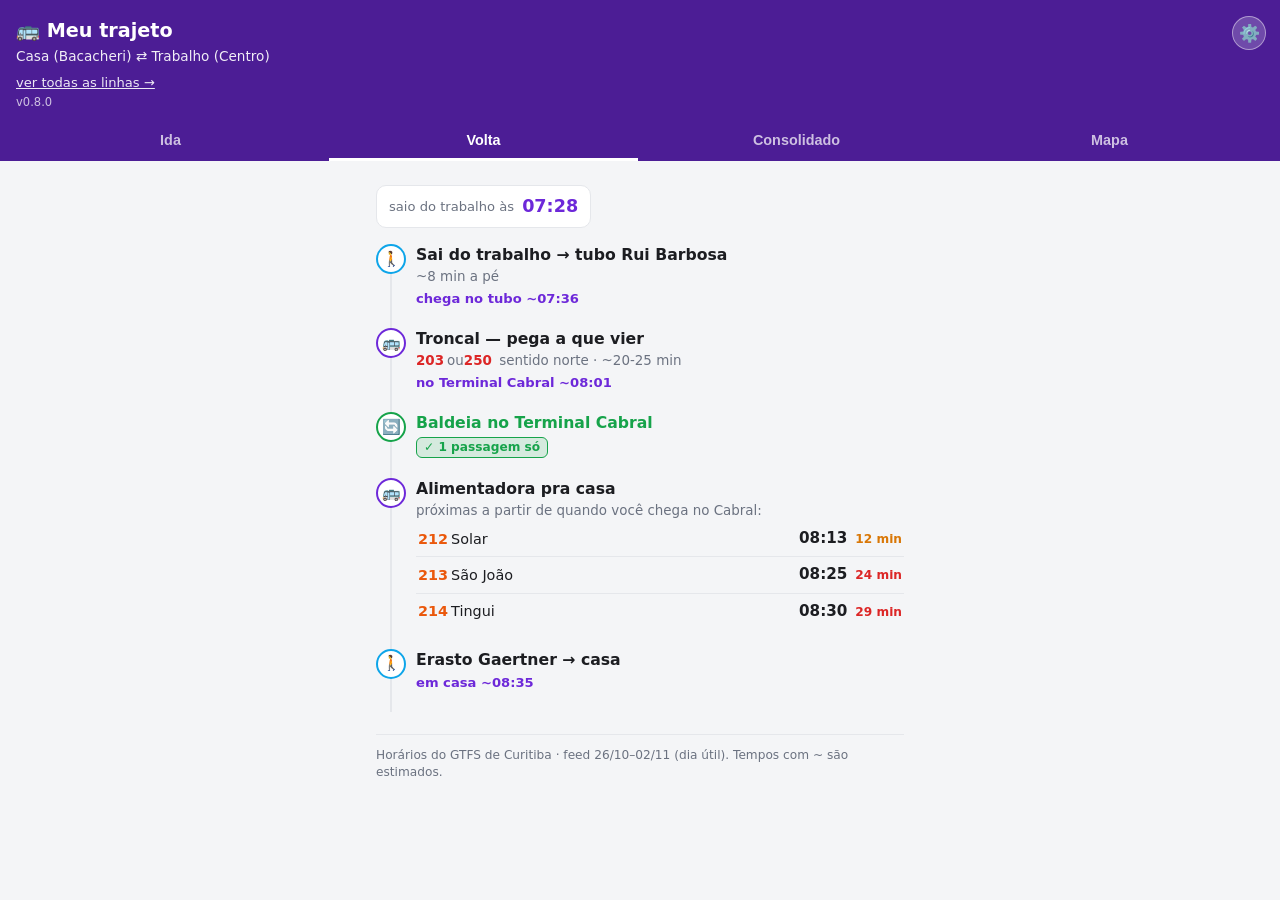
==== index.html @ 7864d5a0 "v0.8.0 — contraste no mapa + gaveta da linha - Contorno branco (casing) em cada traçado: separa a li" ====
<!doctype html>
<html lang="pt-BR">
<head>
<meta charset="utf-8">
<meta name="viewport" content="width=device-width, initial-scale=1">
<title>Ônibus Curitiba — meu trajeto</title>
<link rel="stylesheet" href="css/estilo.css">
<link rel="stylesheet" href="libs/leaflet/leaflet.css">
<script src="libs/leaflet/leaflet.js"></script>
</head>
<body>
<header>
  <button class="engren" id="btnConfig" aria-label="config">⚙️</button>
  <h1>🚌 Meu trajeto</h1>
  <div class="sub">Casa (Bacacheri) ⇄ Trabalho (Centro)</div>
  <a class="linkLinhas" href="linhas.html">ver todas as linhas →</a>
  <div class="ver">v0.8.0</div>
  <div class="abas" id="abas">
    <button data-aba="ida">Ida</button>
    <button data-aba="volta" class="on">Volta</button>
    <button data-aba="consolidado">Consolidado</button>
    <button data-aba="mapa">Mapa</button>
  </div>
</header>

<main>
  <!-- VOLTA -->
  <div class="aba-conteudo on" id="aba-volta">
    <div class="chipHora" id="chipHora">
      <span class="lab">saio do trabalho às</span>
      <span class="val" id="valHora">--:--</span>
    </div>

    <div class="passo andar" style="margin-top:14px">
      <div class="bolha">🚶</div><div class="titulo">Sai do trabalho → tubo Rui Barbosa</div>
      <div class="detalhe">~8 min a pé</div>
      <div class="hora-passo">chega no tubo <span id="h-rui">~--:--</span></div>
    </div>
    <div class="passo onibus">
      <div class="bolha">🚌</div><div class="titulo">Troncal — pega a que vier</div>
      <div class="detalhe"><span class="linhaRot tronco">203</span>ou<span class="linhaRot tronco">250</span> sentido norte · ~20-25 min</div>
      <div class="hora-passo">no Terminal Cabral <span id="h-cabral">~--:--</span></div>
    </div>
    <div class="passo baldeacao">
      <div class="bolha">🔄</div><div class="titulo">Baldeia no Terminal Cabral</div>
      <span class="selo">✓ 1 passagem só</span>
    </div>
    <div class="passo onibus">
      <div class="bolha">🚌</div><div class="titulo">Alimentadora pra casa</div>
      <div class="detalhe">próximas a partir de quando você chega no Cabral:</div>
      <div id="lista"><div class="detalhe" style="padding-top:6px">Carregando…</div></div>
    </div>
    <div class="passo andar">
      <div class="bolha">🚶</div><div class="titulo">Erasto Gaertner → casa</div>
      <div class="hora-passo">em casa <span id="h-casa">~--:--</span></div>
    </div>
    <footer id="validade">Horários reais do GTFS de Curitiba.</footer>
  </div>

  <!-- IDA -->
  <div class="aba-conteudo" id="aba-ida">
    <div class="passo andar">
      <div class="bolha">🚶</div><div class="titulo">Casa → Av. Erasto Gaertner</div>
      <div class="detalhe">~a pé até o ponto</div>
    </div>
    <div class="passo onibus">
      <div class="bolha">🚌</div><div class="titulo">Na Erasto, sentido Cabral — pega a que vier</div>
      <div class="detalhe"><span class="linhaRot alim">212</span>Solar · <span class="linhaRot alim">214</span>Tingui · <span class="linhaRot alim">213</span>São João</div>
      <div class="nota">embarque no meio da linha: o feed não crava horário, mas no pico passam várias por hora</div>
    </div>
    <div class="passo baldeacao">
      <div class="bolha">🔄</div><div class="titulo">Baldeia no Terminal Cabral</div>
      <span class="selo">✓ 1 passagem só</span>
    </div>
    <div class="passo onibus">
      <div class="bolha">🚌</div><div class="titulo">Troncal sentido centro</div>
      <div class="detalhe"><span class="linhaRot tronco">203</span>ou<span class="linhaRot tronco">250</span> → desce no tubo Rui Barbosa</div>
      <div class="nota">pega a que vier; alta frequência</div>
    </div>
    <div class="passo andar">
      <div class="bolha">🚶</div><div class="titulo">Rui Barbosa → trabalho</div>
      <div class="nota">trecho a pé — detalhe vem com o mapa</div>
    </div>
    <footer>Ida: as duas pernas são "pega a que vier" — embarque em pontos do meio da linha. Ganha horário exato com o tempo real.</footer>
  </div>

  <!-- CONSOLIDADO -->
  <div class="aba-conteudo" id="aba-consolidado">
    <div class="vazio">🚧 Consolidado = teu dia inteiro (ida + volta) num resumo, cada trajeto numa cor. Próximo marco.</div>
  </div>

  <!-- MAPA -->
  <div class="aba-conteudo" id="aba-mapa">
    <div id="map"></div>
    <div class="legenda">
      <span><i class="sw" style="background:var(--tronco)"></i> Troncal</span>
      <span><i class="sw" style="background:var(--alim)"></i> Alimentadora</span>
      <span>━ trecho que você pega &nbsp; ┈ resto da linha</span>
      <span><i class="sw" style="background:#2563eb"></i> Você</span>
      <span>Toque na linha (ou no número) pra ver os detalhes.</span>
    </div>
    <p class="detalhe" id="mapaStatus" style="margin-top:8px">Carregando mapa…</p>
  </div>
</main>

<div class="overlay leve" id="ovLinha">
  <div class="folha" id="linhaFolha"></div>
</div>

<div class="overlay" id="ovPicker">
  <div class="folha">
    <h2>Saio do trabalho às</h2>
    <div class="picker">
      <div class="col">
        <button class="seta" data-r="H" data-d="-1">▲</button>
        <div class="rolo" id="roloH"></div>
        <button class="seta" data-r="H" data-d="1">▼</button>
      </div>
      <span class="dp">:</span>
      <div class="col">
        <button class="seta" data-r="M" data-d="-1">▲</button>
        <div class="rolo" id="roloM"></div>
        <button class="seta" data-r="M" data-d="1">▼</button>
      </div>
      <div class="faixa"></div>
    </div>
    <button class="ok" id="okHora">Pronto</button>
  </div>
</div>

<div class="overlay" id="ovCl">
  <div class="folha cl">
    <h2>O que mudou?</h2>
    <h3>v0.8.0</h3>
    <ul>
      <li>Mapa com <b>mais contraste</b>: cada traçado ganhou um contorno branco pra separar do fundo e das outras linhas (a cor real da linha fica igual).</li>
      <li>Cada linha agora tem um <b>pino com o número</b> no mapa — bate o olho e já sabe qual é qual.</li>
      <li>Toque numa linha e sobe uma <b>gaveta</b> com os detalhes dela (número, nome, sentido); toque de novo ou pra fora pra fechar.</li>
    </ul>
    <h3>v0.7.0</h3>
    <ul>
      <li>Mapa: traçado agora <b>segue as ruas</b> (não corta mais quarteirões), com o trecho que você pega em linha cheia e o resto da linha pontilhado.</li>
      <li>Corrigido o ponto da casa (estava caindo na Rui Barbosa; agora no Bacacheri).</li>
    </ul>
    <h3>v0.6.0</h3>
    <ul>
      <li>Nova aba <b>Mapa</b>: o traçado do trajeto (troncal e alimentadoras) e a sua localização atual.</li>
    </ul>
    <h3>v0.5.0</h3>
    <ul>
      <li>A Volta calcula a partir de "saio do trabalho às agora": estima a chegada no tubo, no Cabral e em casa.</li>
      <li>Seletor de hora agora funciona no mouse (setas ▲▼ e scroll de 1 em 1, sem selecionar texto).</li>
      <li>Correção: São João (213) no lugar do Colina Verde (que não passa perto de casa).</li>
    </ul>
    <h3>v0.4.0</h3>
    <ul><li>Virada da fiação: horários vêm de dados/trajeto.json (extrator), app separado em arquivos.</li></ul>
    <h3>v0.3.0 / v0.2.x</h3>
    <ul><li>Aba Ida; seletor de hora; 3 abas; tema roxo meia-noite; cores por tipo de linha.</li></ul>
    <h3>v0.1.0</h3>
    <ul><li>App base: busca das 309 linhas + extrator Python.</li></ul>
    <button class="ok" id="okCl">Fechar</button>
  </div>
</div>

<script src="js/app.js"></script>
</body>
</html>
---- css/estilo.css ----
:root{
  --bg:#f4f5f7; --card:#fff; --texto:#1c1d21; --suave:#6b7280;
  --marca:#4c1d95; --acento:#6d28d9; --borda:#e5e7eb;
  --verde:#16a34a; --amarelo:#d97706; --vermelho:#dc2626;
  --tronco:#dc2626; --alim:#ea580c; --andar:#0ea5e9;
}
@media (prefers-color-scheme:dark){
  :root{
    --bg:#121016; --card:#1d1a24; --texto:#f4f5f7; --suave:#a09bad;
    --marca:#3b0a66; --acento:#b795ff; --borda:#2e2a38;
    --verde:#4ade80; --amarelo:#fbbf24; --vermelho:#f87171;
    --tronco:#f87171; --alim:#fb923c; --andar:#38bdf8;
  }
}
*{box-sizing:border-box;margin:0;padding:0}
body{font-family:system-ui,-apple-system,"Segoe UI",Roboto,sans-serif;
     background:var(--bg);color:var(--texto);line-height:1.4}
header{background:var(--marca);color:#fff;padding:18px 16px 0;position:relative}
header h1{font-size:1.2rem}
header .sub{opacity:.92;font-size:.85rem;margin-top:2px}
header .ver{opacity:.72;font-size:.72rem;margin-top:1px}
.engren{position:absolute;top:16px;right:14px;background:rgba(255,255,255,.2);
  border:1px solid rgba(255,255,255,.45);color:#fff;width:34px;height:34px;border-radius:50%;
  font-size:17px;cursor:pointer;display:flex;align-items:center;justify-content:center}
.linkLinhas{display:inline-block;margin-top:8px;color:#fff;opacity:.9;font-size:.82rem;text-decoration:underline}

.abas{display:flex;gap:4px;margin-top:12px}
.abas button{flex:1;padding:10px 4px;border:none;background:transparent;color:rgba(255,255,255,.72);
  font-size:.9rem;font-weight:600;cursor:pointer;border-bottom:3px solid transparent}
.abas button.on{color:#fff;border-bottom-color:#fff}

main{padding:16px;max-width:560px;margin:0 auto}
.aba-conteudo{display:none}
.aba-conteudo.on{display:block}
.vazio{color:var(--suave);font-size:.9rem;text-align:center;padding:30px 10px;
  border:1px dashed var(--borda);border-radius:12px}

.passo{position:relative;padding:0 0 20px 40px}
.passo:last-child{padding-bottom:0}
.passo::before{content:"";position:absolute;left:14px;top:24px;bottom:0;width:2px;background:var(--borda)}
.passo:last-child::before{display:none}
.bolha{position:absolute;left:0;top:0;width:30px;height:30px;border-radius:50%;
       display:flex;align-items:center;justify-content:center;font-size:15px;
       background:var(--card);border:2px solid var(--borda)}
.passo.andar .bolha{border-color:var(--andar)}
.passo.onibus .bolha{border-color:var(--acento)}
.passo.baldeacao .bolha{border-color:var(--verde)}
.titulo{font-weight:600;font-size:.98rem}
.detalhe{color:var(--suave);font-size:.84rem;margin-top:2px}
.nota{color:var(--andar);font-size:.76rem;margin-top:3px;font-style:italic}
.hora-passo{font-size:.82rem;font-weight:600;color:var(--acento);margin-top:3px;font-variant-numeric:tabular-nums}
.linhaRot{font-weight:700;color:var(--acento);margin-right:3px}
.linhaRot.tronco{color:var(--tronco)}
.linhaRot.alim{color:var(--alim)}
.baldeacao .titulo{color:var(--verde)}
.selo{display:inline-block;background:color-mix(in srgb,var(--verde) 14%,transparent);
  color:var(--verde);border:1px solid var(--verde);font-size:.76rem;font-weight:600;
  padding:1px 7px;border-radius:6px;margin-top:3px}

.chipHora{display:inline-flex;align-items:center;gap:8px;margin:8px 0 2px;
  background:var(--card);border:1px solid var(--borda);border-radius:10px;padding:8px 12px;cursor:pointer}
.chipHora .lab{font-size:.82rem;color:var(--suave)}
.chipHora .val{font-size:1.1rem;font-weight:700;font-variant-numeric:tabular-nums;color:var(--acento)}

.saida{display:flex;align-items:center;justify-content:space-between;
  border-bottom:1px solid var(--borda);padding:7px 2px}
.saida:last-child{border-bottom:none}
.saida .l{font-size:.9rem}
.saida .r{display:flex;align-items:baseline;gap:8px}
.saida .h{font-variant-numeric:tabular-nums;font-weight:600;font-size:.95rem}
.saida .esp{font-size:.76rem;font-weight:600}
.saida .madruga{font-size:.68rem;color:var(--suave);font-style:italic}
.e0{color:var(--verde)} .e1{color:var(--amarelo)} .e2{color:var(--vermelho)}

footer{color:var(--suave);font-size:.76rem;margin-top:22px;padding-top:12px;border-top:1px solid var(--borda)}

.overlay{position:fixed;inset:0;background:rgba(0,0,0,.5);display:none;
  align-items:flex-end;justify-content:center;z-index:10}
.overlay.on{display:flex}
.folha{background:var(--bg);width:100%;max-width:560px;border-radius:16px 16px 0 0;
  padding:16px 16px 22px;max-height:80vh;overflow-y:auto}
.folha h2{font-size:1.05rem;margin-bottom:6px}
.folha .ok{width:100%;margin-top:14px;padding:12px;border:none;border-radius:10px;
  background:var(--marca);color:#fff;font-size:1rem;font-weight:700;cursor:pointer}

/* seletor — rolo circular + setas (mouse) + 5 visíveis */
.picker{position:relative;display:flex;align-items:center;justify-content:center;gap:4px}
.col{display:flex;flex-direction:column;align-items:center}
.seta{background:none;border:none;color:var(--suave);font-size:.9rem;cursor:pointer;
  height:26px;line-height:26px;padding:0 10px}
.seta:hover{color:var(--acento)}
.rolo{height:140px;width:62px;overflow-y:scroll;scroll-snap-type:y mandatory;scrollbar-width:none;
  text-align:center;user-select:none;-webkit-user-select:none;
  -webkit-mask-image:linear-gradient(transparent,#000 22%,#000 78%,transparent);
  mask-image:linear-gradient(transparent,#000 22%,#000 78%,transparent)}
.rolo::-webkit-scrollbar{display:none}
.rolo .pad{height:56px}
.rolo .pit{height:28px;line-height:28px;scroll-snap-align:center;
  font-size:1.2rem;font-variant-numeric:tabular-nums;color:var(--texto)}
.picker .dp{font-size:1.3rem;font-weight:700;align-self:center}
.picker .faixa{position:absolute;top:50%;transform:translateY(-50%);left:22px;right:22px;height:28px;
  border-top:1px solid var(--acento);border-bottom:1px solid var(--acento);pointer-events:none}

.cl h3{font-size:.95rem;margin-top:12px;color:var(--acento)}
.cl ul{margin:4px 0 0 18px;font-size:.86rem}
.cl li{margin:2px 0}

/* ---- página de busca de linhas (linhas.html) ---- */
.topobar{background:var(--marca);color:#fff;padding:16px;display:flex;align-items:center;gap:12px}
.topobar a.voltar{color:#fff;text-decoration:none;font-size:1.3rem}
.topobar h1{font-size:1.1rem}
.buscaInput{width:100%;padding:12px 14px;font-size:1rem;border:1px solid var(--borda);
  border-radius:10px;background:var(--card);color:var(--texto);margin-bottom:12px}
.buscaInput:focus{outline:2px solid var(--acento);border-color:transparent}
.linhaItem{background:var(--card);border:1px solid var(--borda);border-radius:10px;
  padding:12px 14px;display:flex;gap:12px;align-items:center;margin-bottom:8px}
.linhaItem .id{font-weight:700;color:var(--acento);min-width:48px}

/* ---- aba Mapa ---- */
#map{height:380px;border-radius:12px;border:1px solid var(--borda);z-index:0}
.legenda{display:flex;gap:14px;flex-wrap:wrap;margin-top:10px;font-size:.82rem;color:var(--suave)}
.legenda .sw{display:inline-block;width:12px;height:12px;border-radius:3px;margin-right:4px;vertical-align:middle}
.leaflet-popup-content{font-size:.85rem}

/* pino com o número da linha no mapa (identifica sem mudar a cor do traçado) */
.pino-wrap{background:none;border:none}
.pino{display:inline-block;min-width:24px;text-align:center;font-size:.72rem;font-weight:800;
  color:#fff;padding:1px 5px;border-radius:9px;border:2px solid #fff;
  box-shadow:0 1px 3px rgba(0,0,0,.45);font-variant-numeric:tabular-nums;transition:opacity .15s}
.pino.tronco{background:var(--tronco)}
.pino.alim{background:var(--alim)}

/* gaveta da linha (backdrop leve pra enxergar o destaque no mapa) */
.overlay.leve{background:rgba(0,0,0,.18)}
.puxador{width:40px;height:4px;border-radius:2px;background:var(--borda);margin:0 auto 12px}
.linhaCab{display:flex;align-items:center;gap:12px}
.linhaNum{font-size:1.3rem;font-weight:800;color:#fff;padding:4px 12px;border-radius:10px;
  font-variant-numeric:tabular-nums}
.linhaNum.tronco{background:var(--tronco)}
.linhaNum.alim{background:var(--alim)}
.linhaNome{font-weight:700;font-size:1.02rem}
.linhaTipo{font-size:.8rem;font-weight:600}
.linhaTipo.tronco{color:var(--tronco)}
.linhaTipo.alim{color:var(--alim)}
.linhaTrecho{margin-top:12px;font-size:.9rem}
---- libs/leaflet/leaflet.css ----
/* required styles */

.leaflet-pane,
.leaflet-tile,
.leaflet-marker-icon,
.leaflet-marker-shadow,
.leaflet-tile-container,
.leaflet-pane > svg,
.leaflet-pane > canvas,
.leaflet-zoom-box,
.leaflet-image-layer,
.leaflet-layer {
	position: absolute;
	left: 0;
	top: 0;
	}
.leaflet-container {
	overflow: hidden;
	}
.leaflet-tile,
.leaflet-marker-icon,
.leaflet-marker-shadow {
	-webkit-user-select: none;
	   -moz-user-select: none;
	        user-select: none;
	  -webkit-user-drag: none;
	}
/* Prevents IE11 from highlighting tiles in blue */
.leaflet-tile::selection {
	background: transparent;
}
/* Safari renders non-retina tile on retina better with this, but Chrome is worse */
.leaflet-safari .leaflet-tile {
	image-rendering: -webkit-optimize-contrast;
	}
/* hack that prevents hw layers "stretching" when loading new tiles */
.leaflet-safari .leaflet-tile-container {
	width: 1600px;
	height: 1600px;
	-webkit-transform-origin: 0 0;
	}
.leaflet-marker-icon,
.leaflet-marker-shadow {
	display: block;
	}
/* .leaflet-container svg: reset svg max-width decleration shipped in Joomla! (joomla.org) 3.x */
/* .leaflet-container img: map is broken in FF if you have max-width: 100% on tiles */
.leaflet-container .leaflet-overlay-pane svg {
	max-width: none !important;
	max-height: none !important;
	}
.leaflet-container .leaflet-marker-pane img,
.leaflet-container .leaflet-shadow-pane img,
.leaflet-container .leaflet-tile-pane img,
.leaflet-container img.leaflet-image-layer,
.leaflet-container .leaflet-tile {
	max-width: none !important;
	max-height: none !important;
	width: auto;
	padding: 0;
	}

.leaflet-container img.leaflet-tile {
	/* See: https://bugs.chromium.org/p/chromium/issues/detail?id=600120 */
	mix-blend-mode: plus-lighter;
}

.leaflet-container.leaflet-touch-zoom {
	-ms-touch-action: pan-x pan-y;
	touch-action: pan-x pan-y;
	}
.leaflet-container.leaflet-touch-drag {
	-ms-touch-action: pinch-zoom;
	/* Fallback for FF which doesn't support pinch-zoom */
	touch-action: none;
	touch-action: pinch-zoom;
}
.leaflet-container.leaflet-touch-drag.leaflet-touch-zoom {
	-ms-touch-action: none;
	touch-action: none;
}
.leaflet-container {
	-webkit-tap-highlight-color: transparent;
}
.leaflet-container a {
	-webkit-tap-highlight-color: rgba(51, 181, 229, 0.4);
}
.leaflet-tile {
	filter: inherit;
	visibility: hidden;
	}
.leaflet-tile-loaded {
	visibility: inherit;
	}
.leaflet-zoom-box {
	width: 0;
	height: 0;
	-moz-box-sizing: border-box;
	     box-sizing: border-box;
	z-index: 800;
	}
/* workaround for https://bugzilla.mozilla.org/show_bug.cgi?id=888319 */
.leaflet-overlay-pane svg {
	-moz-user-select: none;
	}

.leaflet-pane         { z-index: 400; }

.leaflet-tile-pane    { z-index: 200; }
.leaflet-overlay-pane { z-index: 400; }
.leaflet-shadow-pane  { z-index: 500; }
.leaflet-marker-pane  { z-index: 600; }
.leaflet-tooltip-pane   { z-index: 650; }
.leaflet-popup-pane   { z-index: 700; }

.leaflet-map-pane canvas { z-index: 100; }
.leaflet-map-pane svg    { z-index: 200; }

.leaflet-vml-shape {
	width: 1px;
	height: 1px;
	}
.lvml {
	behavior: url(#default#VML);
	display: inline-block;
	position: absolute;
	}


/* control positioning */

.leaflet-control {
	position: relative;
	z-index: 800;
	pointer-events: visiblePainted; /* IE 9-10 doesn't have auto */
	pointer-events: auto;
	}
.leaflet-top,
.leaflet-bottom {
	position: absolute;
	z-index: 1000;
	pointer-events: none;
	}
.leaflet-top {
	top: 0;
	}
.leaflet-right {
	right: 0;
	}
.leaflet-bottom {
	bottom: 0;
	}
.leaflet-left {
	left: 0;
	}
.leaflet-control {
	float: left;
	clear: both;
	}
.leaflet-right .leaflet-control {
	float: right;
	}
.leaflet-top .leaflet-control {
	margin-top: 10px;
	}
.leaflet-bottom .leaflet-control {
	margin-bottom: 10px;
	}
.leaflet-left .leaflet-control {
	margin-left: 10px;
	}
.leaflet-right .leaflet-control {
	margin-right: 10px;
	}


/* zoom and fade animations */

.leaflet-fade-anim .leaflet-popup {
	opacity: 0;
	-webkit-transition: opacity 0.2s linear;
	   -moz-transition: opacity 0.2s linear;
	        transition: opacity 0.2s linear;
	}
.leaflet-fade-anim .leaflet-map-pane .leaflet-popup {
	opacity: 1;
	}
.leaflet-zoom-animated {
	-webkit-transform-origin: 0 0;
	    -ms-transform-origin: 0 0;
	        transform-origin: 0 0;
	}
svg.leaflet-zoom-animated {
	will-change: transform;
}

.leaflet-zoom-anim .leaflet-zoom-animated {
	-webkit-transition: -webkit-transform 0.25s cubic-bezier(0,0,0.25,1);
	   -moz-transition:    -moz-transform 0.25s cubic-bezier(0,0,0.25,1);
	        transition:         transform 0.25s cubic-bezier(0,0,0.25,1);
	}
.leaflet-zoom-anim .leaflet-tile,
.leaflet-pan-anim .leaflet-tile {
	-webkit-transition: none;
	   -moz-transition: none;
	        transition: none;
	}

.leaflet-zoom-anim .leaflet-zoom-hide {
	visibility: hidden;
	}


/* cursors */

.leaflet-interactive {
	cursor: pointer;
	}
.leaflet-grab {
	cursor: -webkit-grab;
	cursor:    -moz-grab;
	cursor:         grab;
	}
.leaflet-crosshair,
.leaflet-crosshair .leaflet-interactive {
	cursor: crosshair;
	}
.leaflet-popup-pane,
.leaflet-control {
	cursor: auto;
	}
.leaflet-dragging .leaflet-grab,
.leaflet-dragging .leaflet-grab .leaflet-interactive,
.leaflet-dragging .leaflet-marker-draggable {
	cursor: move;
	cursor: -webkit-grabbing;
	cursor:    -moz-grabbing;
	cursor:         grabbing;
	}

/* marker & overlays interactivity */
.leaflet-marker-icon,
.leaflet-marker-shadow,
.leaflet-image-layer,
.leaflet-pane > svg path,
.leaflet-tile-container {
	pointer-events: none;
	}

.leaflet-marker-icon.leaflet-interactive,
.leaflet-image-layer.leaflet-interactive,
.leaflet-pane > svg path.leaflet-interactive,
svg.leaflet-image-layer.leaflet-interactive path {
	pointer-events: visiblePainted; /* IE 9-10 doesn't have auto */
	pointer-events: auto;
	}

/* visual tweaks */

.leaflet-container {
	background: #ddd;
	outline-offset: 1px;
	}
.leaflet-container a {
	color: #0078A8;
	}
.leaflet-zoom-box {
	border: 2px dotted #38f;
	background: rgba(255,255,255,0.5);
	}


/* general typography */
.leaflet-container {
	font-family: "Helvetica Neue", Arial, Helvetica, sans-serif;
	font-size: 12px;
	font-size: 0.75rem;
	line-height: 1.5;
	}


/* general toolbar styles */

.leaflet-bar {
	box-shadow: 0 1px 5px rgba(0,0,0,0.65);
	border-radius: 4px;
	}
.leaflet-bar a {
	background-color: #fff;
	border-bottom: 1px solid #ccc;
	width: 26px;
	height: 26px;
	line-height: 26px;
	display: block;
	text-align: center;
	text-decoration: none;
	color: black;
	}
.leaflet-bar a,
.leaflet-control-layers-toggle {
	background-position: 50% 50%;
	background-repeat: no-repeat;
	display: block;
	}
.leaflet-bar a:hover,
.leaflet-bar a:focus {
	background-color: #f4f4f4;
	}
.leaflet-bar a:first-child {
	border-top-left-radius: 4px;
	border-top-right-radius: 4px;
	}
.leaflet-bar a:last-child {
	border-bottom-left-radius: 4px;
	border-bottom-right-radius: 4px;
	border-bottom: none;
	}
.leaflet-bar a.leaflet-disabled {
	cursor: default;
	background-color: #f4f4f4;
	color: #bbb;
	}

.leaflet-touch .leaflet-bar a {
	width: 30px;
	height: 30px;
	line-height: 30px;
	}
.leaflet-touch .leaflet-bar a:first-child {
	border-top-left-radius: 2px;
	border-top-right-radius: 2px;
	}
.leaflet-touch .leaflet-bar a:last-child {
	border-bottom-left-radius: 2px;
	border-bottom-right-radius: 2px;
	}

/* zoom control */

.leaflet-control-zoom-in,
.leaflet-control-zoom-out {
	font: bold 18px 'Lucida Console', Monaco, monospace;
	text-indent: 1px;
	}

.leaflet-touch .leaflet-control-zoom-in, .leaflet-touch .leaflet-control-zoom-out  {
	font-size: 22px;
	}


/* layers control */

.leaflet-control-layers {
	box-shadow: 0 1px 5px rgba(0,0,0,0.4);
	background: #fff;
	border-radius: 5px;
	}
.leaflet-control-layers-toggle {
	background-image: url(images/layers.png);
	width: 36px;
	height: 36px;
	}
.leaflet-retina .leaflet-control-layers-toggle {
	background-image: url(images/layers-2x.png);
	background-size: 26px 26px;
	}
.leaflet-touch .leaflet-control-layers-toggle {
	width: 44px;
	height: 44px;
	}
.leaflet-control-layers .leaflet-control-layers-list,
.leaflet-control-layers-expanded .leaflet-control-layers-toggle {
	display: none;
	}
.leaflet-control-layers-expanded .leaflet-control-layers-list {
	display: block;
	position: relative;
	}
.leaflet-control-layers-expanded {
	padding: 6px 10px 6px 6px;
	color: #333;
	background: #fff;
	}
.leaflet-control-layers-scrollbar {
	overflow-y: scroll;
	overflow-x: hidden;
	padding-right: 5px;
	}
.leaflet-control-layers-selector {
	margin-top: 2px;
	position: relative;
	top: 1px;
	}
.leaflet-control-layers label {
	display: block;
	font-size: 13px;
	font-size: 1.08333em;
	}
.leaflet-control-layers-separator {
	height: 0;
	border-top: 1px solid #ddd;
	margin: 5px -10px 5px -6px;
	}

/* Default icon URLs */
.leaflet-default-icon-path { /* used only in path-guessing heuristic, see L.Icon.Default */
	background-image: url(images/marker-icon.png);
	}


/* attribution and scale controls */

.leaflet-container .leaflet-control-attribution {
	background: #fff;
	background: rgba(255, 255, 255, 0.8);
	margin: 0;
	}
.leaflet-control-attribution,
.leaflet-control-scale-line {
	padding: 0 5px;
	color: #333;
	line-height: 1.4;
	}
.leaflet-control-attribution a {
	text-decoration: none;
	}
.leaflet-control-attribution a:hover,
.leaflet-control-attribution a:focus {
	text-decoration: underline;
	}
.leaflet-attribution-flag {
	display: inline !important;
	vertical-align: baseline !important;
	width: 1em;
	height: 0.6669em;
	}
.leaflet-left .leaflet-control-scale {
	margin-left: 5px;
	}
.leaflet-bottom .leaflet-control-scale {
	margin-bottom: 5px;
	}
.leaflet-control-scale-line {
	border: 2px solid #777;
	border-top: none;
	line-height: 1.1;
	padding: 2px 5px 1px;
	white-space: nowrap;
	-moz-box-sizing: border-box;
	     box-sizing: border-box;
	background: rgba(255, 255, 255, 0.8);
	text-shadow: 1px 1px #fff;
	}
.leaflet-control-scale-line:not(:first-child) {
	border-top: 2px solid #777;
	border-bottom: none;
	margin-top: -2px;
	}
.leaflet-control-scale-line:not(:first-child):not(:last-child) {
	border-bottom: 2px solid #777;
	}

.leaflet-touch .leaflet-control-attribution,
.leaflet-touch .leaflet-control-layers,
.leaflet-touch .leaflet-bar {
	box-shadow: none;
	}
.leaflet-touch .leaflet-control-layers,
.leaflet-touch .leaflet-bar {
	border: 2px solid rgba(0,0,0,0.2);
	background-clip: padding-box;
	}


/* popup */

.leaflet-popup {
	position: absolute;
	text-align: center;
	margin-bottom: 20px;
	}
.leaflet-popup-content-wrapper {
	padding: 1px;
	text-align: left;
	border-radius: 12px;
	}
.leaflet-popup-content {
	margin: 13px 24px 13px 20px;
	line-height: 1.3;
	font-size: 13px;
	font-size: 1.08333em;
	min-height: 1px;
	}
.leaflet-popup-content p {
	margin: 17px 0;
	margin: 1.3em 0;
	}
.leaflet-popup-tip-container {
	width: 40px;
	height: 20px;
	position: absolute;
	left: 50%;
	margin-top: -1px;
	margin-left: -20px;
	overflow: hidden;
	pointer-events: none;
	}
.leaflet-popup-tip {
	width: 17px;
	height: 17px;
	padding: 1px;

	margin: -10px auto 0;
	pointer-events: auto;

	-webkit-transform: rotate(45deg);
	   -moz-transform: rotate(45deg);
	    -ms-transform: rotate(45deg);
	        transform: rotate(45deg);
	}
.leaflet-popup-content-wrapper,
.leaflet-popup-tip {
	background: white;
	color: #333;
	box-shadow: 0 3px 14px rgba(0,0,0,0.4);
	}
.leaflet-container a.leaflet-popup-close-button {
	position: absolute;
	top: 0;
	right: 0;
	border: none;
	text-align: center;
	width: 24px;
	height: 24px;
	font: 16px/24px Tahoma, Verdana, sans-serif;
	color: #757575;
	text-decoration: none;
	background: transparent;
	}
.leaflet-container a.leaflet-popup-close-button:hover,
.leaflet-container a.leaflet-popup-close-button:focus {
	color: #585858;
	}
.leaflet-popup-scrolled {
	overflow: auto;
	}

.leaflet-oldie .leaflet-popup-content-wrapper {
	-ms-zoom: 1;
	}
.leaflet-oldie .leaflet-popup-tip {
	width: 24px;
	margin: 0 auto;

	-ms-filter: "progid:DXImageTransform.Microsoft.Matrix(M11=0.70710678, M12=0.70710678, M21=-0.70710678, M22=0.70710678)";
	filter: progid:DXImageTransform.Microsoft.Matrix(M11=0.70710678, M12=0.70710678, M21=-0.70710678, M22=0.70710678);
	}

.leaflet-oldie .leaflet-control-zoom,
.leaflet-oldie .leaflet-control-layers,
.leaflet-oldie .leaflet-popup-content-wrapper,
.leaflet-oldie .leaflet-popup-tip {
	border: 1px solid #999;
	}


/* div icon */

.leaflet-div-icon {
	background: #fff;
	border: 1px solid #666;
	}


/* Tooltip */
/* Base styles for the element that has a tooltip */
.leaflet-tooltip {
	position: absolute;
	padding: 6px;
	background-color: #fff;
	border: 1px solid #fff;
	border-radius: 3px;
	color: #222;
	white-space: nowrap;
	-webkit-user-select: none;
	-moz-user-select: none;
	-ms-user-select: none;
	user-select: none;
	pointer-events: none;
	box-shadow: 0 1px 3px rgba(0,0,0,0.4);
	}
.leaflet-tooltip.leaflet-interactive {
	cursor: pointer;
	pointer-events: auto;
	}
.leaflet-tooltip-top:before,
.leaflet-tooltip-bottom:before,
.leaflet-tooltip-left:before,
.leaflet-tooltip-right:before {
	position: absolute;
	pointer-events: none;
	border: 6px solid transparent;
	background: transparent;
	content: "";
	}

/* Directions */

.leaflet-tooltip-bottom {
	margin-top: 6px;
}
.leaflet-tooltip-top {
	margin-top: -6px;
}
.leaflet-tooltip-bottom:before,
.leaflet-tooltip-top:before {
	left: 50%;
	margin-left: -6px;
	}
.leaflet-tooltip-top:before {
	bottom: 0;
	margin-bottom: -12px;
	border-top-color: #fff;
	}
.leaflet-tooltip-bottom:before {
	top: 0;
	margin-top: -12px;
	margin-left: -6px;
	border-bottom-color: #fff;
	}
.leaflet-tooltip-left {
	margin-left: -6px;
}
.leaflet-tooltip-right {
	margin-left: 6px;
}
.leaflet-tooltip-left:before,
.leaflet-tooltip-right:before {
	top: 50%;
	margin-top: -6px;
	}
.leaflet-tooltip-left:before {
	right: 0;
	margin-right: -12px;
	border-left-color: #fff;
	}
.leaflet-tooltip-right:before {
	left: 0;
	margin-left: -12px;
	border-right-color: #fff;
	}

/* Printing */

@media print {
	/* Prevent printers from removing background-images of controls. */
	.leaflet-control {
		-webkit-print-color-adjust: exact;
		print-color-adjust: exact;
		}
	}
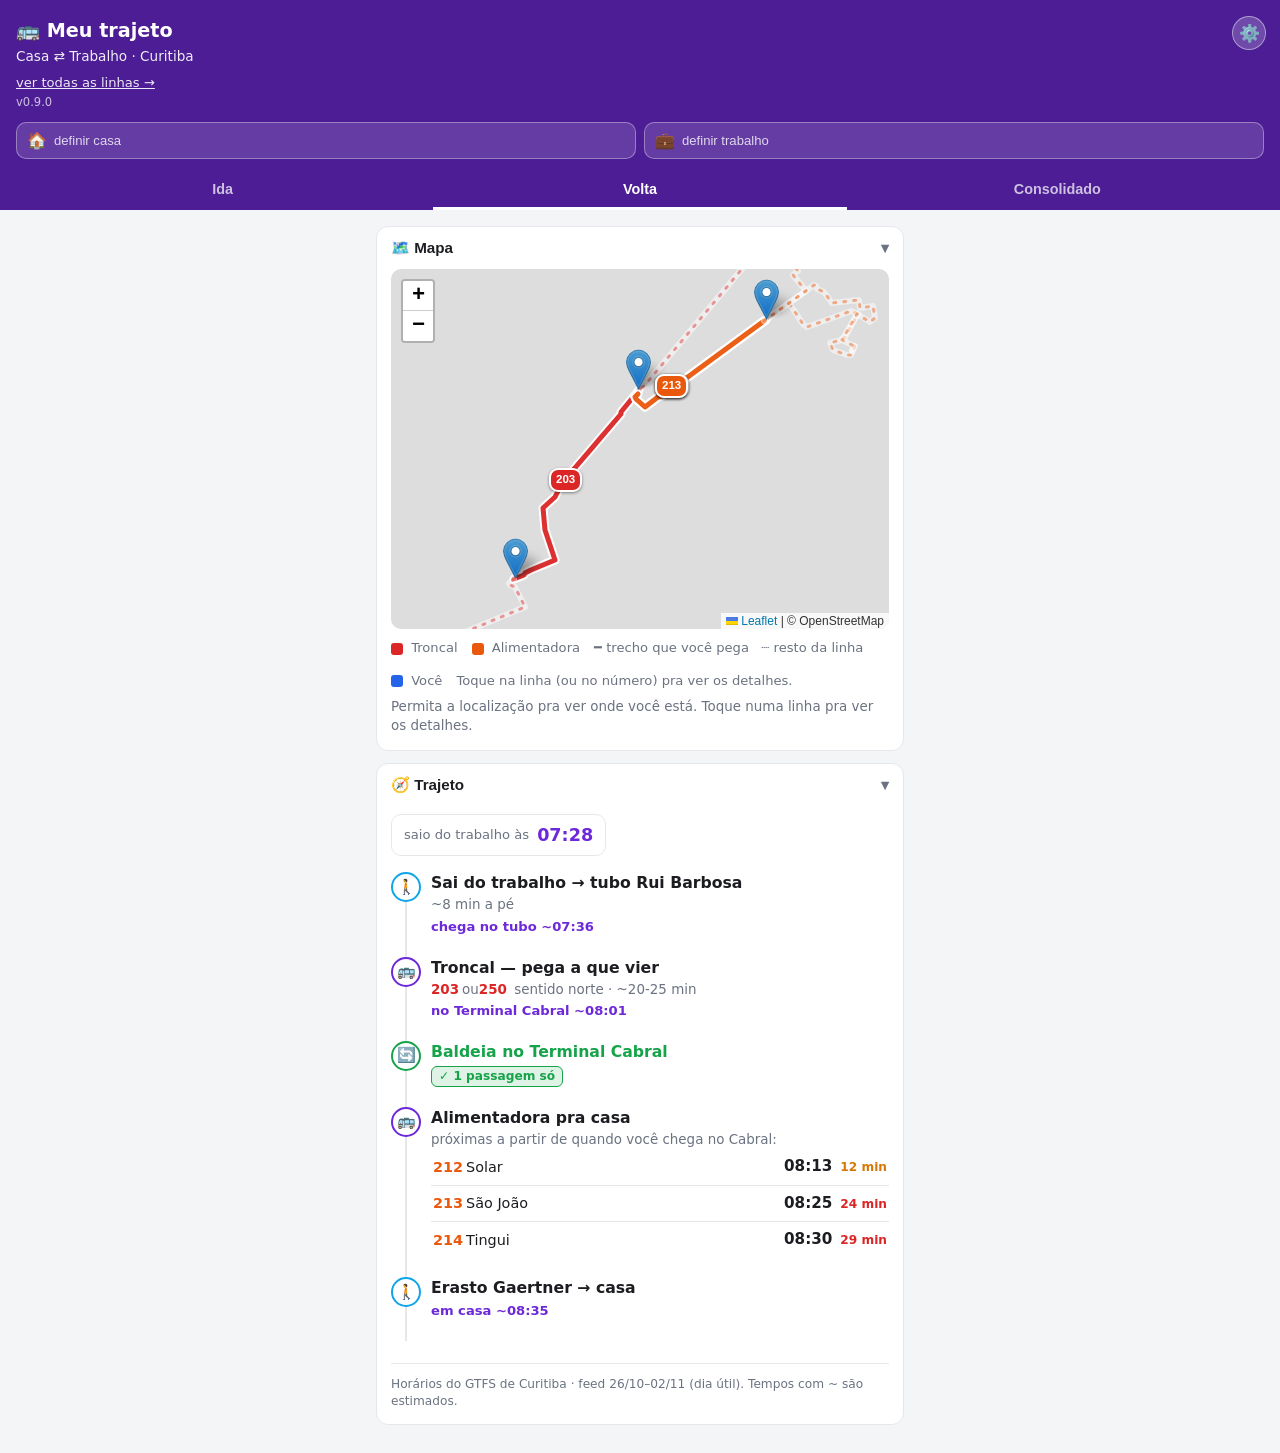
==== commit 55588b18: "v0.9.0 — layout unificado (mapa + trajeto em gaveta) + Casa/Trabalho - Tela única: faixa de cima = M" ====
--- a/index.html
+++ b/index.html
@@ -12,101 +12,130 @@
 <header>
   <button class="engren" id="btnConfig" aria-label="config">⚙️</button>
   <h1>🚌 Meu trajeto</h1>
-  <div class="sub">Casa (Bacacheri) ⇄ Trabalho (Centro)</div>
+  <div class="sub">Casa ⇄ Trabalho · Curitiba</div>
   <a class="linkLinhas" href="linhas.html">ver todas as linhas →</a>
-  <div class="ver">v0.8.0</div>
+  <div class="ver">v0.9.0</div>
+
+  <div class="locbar" id="locbar">
+    <button class="locchip" id="chipCasa"><span class="ic">🏠</span><span class="txt">definir casa</span></button>
+    <button class="locchip" id="chipTrab"><span class="ic">💼</span><span class="txt">definir trabalho</span></button>
+  </div>
+
   <div class="abas" id="abas">
     <button data-aba="ida">Ida</button>
     <button data-aba="volta" class="on">Volta</button>
     <button data-aba="consolidado">Consolidado</button>
-    <button data-aba="mapa">Mapa</button>
   </div>
 </header>
 
 <main>
-  <!-- VOLTA -->
-  <div class="aba-conteudo on" id="aba-volta">
-    <div class="chipHora" id="chipHora">
-      <span class="lab">saio do trabalho às</span>
-      <span class="val" id="valHora">--:--</span>
+  <!-- FAIXA MAPA (compartilhada entre Ida e Volta) -->
+  <section class="faixa" id="faixaMapa">
+    <button class="faixaCab" aria-label="recolher mapa"><span>🗺️ Mapa</span><span class="chev">▾</span></button>
+    <div class="faixaCorpo">
+      <div id="map"></div>
+      <div class="legenda">
+        <span><i class="sw" style="background:var(--tronco)"></i> Troncal</span>
+        <span><i class="sw" style="background:var(--alim)"></i> Alimentadora</span>
+        <span>━ trecho que você pega &nbsp; ┈ resto da linha</span>
+        <span><i class="sw" style="background:#2563eb"></i> Você</span>
+        <span>Toque na linha (ou no número) pra ver os detalhes.</span>
+      </div>
+      <p class="detalhe" id="mapaStatus" style="margin-top:8px">Carregando mapa…</p>
     </div>
+  </section>
 
-    <div class="passo andar" style="margin-top:14px">
-      <div class="bolha">🚶</div><div class="titulo">Sai do trabalho → tubo Rui Barbosa</div>
-      <div class="detalhe">~8 min a pé</div>
-      <div class="hora-passo">chega no tubo <span id="h-rui">~--:--</span></div>
+  <!-- FAIXA TRAJETO (muda por aba) -->
+  <section class="faixa" id="faixaTrajeto">
+    <button class="faixaCab" aria-label="recolher trajeto"><span>🧭 Trajeto</span><span class="chev">▾</span></button>
+    <div class="faixaCorpo">
+
+      <!-- VOLTA -->
+      <div class="aba-conteudo on" id="aba-volta">
+        <div class="chipHora" id="chipHora">
+          <span class="lab">saio do trabalho às</span>
+          <span class="val" id="valHora">--:--</span>
+        </div>
+
+        <div class="passo andar" style="margin-top:14px">
+          <div class="bolha">🚶</div><div class="titulo">Sai do trabalho → tubo Rui Barbosa</div>
+          <div class="detalhe">~8 min a pé</div>
+          <div class="hora-passo">chega no tubo <span id="h-rui">~--:--</span></div>
+        </div>
+        <div class="passo onibus">
+          <div class="bolha">🚌</div><div class="titulo">Troncal — pega a que vier</div>
+          <div class="detalhe"><span class="linhaRot tronco">203</span>ou<span class="linhaRot tronco">250</span> sentido norte · ~20-25 min</div>
+          <div class="hora-passo">no Terminal Cabral <span id="h-cabral">~--:--</span></div>
+        </div>
+        <div class="passo baldeacao">
+          <div class="bolha">🔄</div><div class="titulo">Baldeia no Terminal Cabral</div>
+          <span class="selo">✓ 1 passagem só</span>
+        </div>
+        <div class="passo onibus">
+          <div class="bolha">🚌</div><div class="titulo">Alimentadora pra casa</div>
+          <div class="detalhe">próximas a partir de quando você chega no Cabral:</div>
+          <div id="lista"><div class="detalhe" style="padding-top:6px">Carregando…</div></div>
+        </div>
+        <div class="passo andar">
+          <div class="bolha">🚶</div><div class="titulo">Erasto Gaertner → casa</div>
+          <div class="hora-passo">em casa <span id="h-casa">~--:--</span></div>
+        </div>
+        <footer id="validade">Horários reais do GTFS de Curitiba.</footer>
+      </div>
+
+      <!-- IDA -->
+      <div class="aba-conteudo" id="aba-ida">
+        <div class="passo andar">
+          <div class="bolha">🚶</div><div class="titulo">Casa → Av. Erasto Gaertner</div>
+          <div class="detalhe">~a pé até o ponto</div>
+        </div>
+        <div class="passo onibus">
+          <div class="bolha">🚌</div><div class="titulo">Na Erasto, sentido Cabral — pega a que vier</div>
+          <div class="detalhe"><span class="linhaRot alim">212</span>Solar · <span class="linhaRot alim">214</span>Tingui · <span class="linhaRot alim">213</span>São João</div>
+          <div class="nota">embarque no meio da linha: o feed não crava horário, mas no pico passam várias por hora</div>
+        </div>
+        <div class="passo baldeacao">
+          <div class="bolha">🔄</div><div class="titulo">Baldeia no Terminal Cabral</div>
+          <span class="selo">✓ 1 passagem só</span>
+        </div>
+        <div class="passo onibus">
+          <div class="bolha">🚌</div><div class="titulo">Troncal sentido centro</div>
+          <div class="detalhe"><span class="linhaRot tronco">203</span>ou<span class="linhaRot tronco">250</span> → desce no tubo Rui Barbosa</div>
+          <div class="nota">pega a que vier; alta frequência</div>
+        </div>
+        <div class="passo andar">
+          <div class="bolha">🚶</div><div class="titulo">Rui Barbosa → trabalho</div>
+          <div class="nota">trecho a pé — detalhe vem com o mapa</div>
+        </div>
+        <footer>Ida: as duas pernas são "pega a que vier" — embarque em pontos do meio da linha. Ganha horário exato com o tempo real.</footer>
+      </div>
+
+      <!-- CONSOLIDADO -->
+      <div class="aba-conteudo" id="aba-consolidado">
+        <div class="vazio">🚧 Consolidado = teu dia inteiro (ida + volta) num resumo, cada trajeto numa cor. Próximo marco.</div>
+      </div>
+
     </div>
-    <div class="passo onibus">
-      <div class="bolha">🚌</div><div class="titulo">Troncal — pega a que vier</div>
-      <div class="detalhe"><span class="linhaRot tronco">203</span>ou<span class="linhaRot tronco">250</span> sentido norte · ~20-25 min</div>
-      <div class="hora-passo">no Terminal Cabral <span id="h-cabral">~--:--</span></div>
-    </div>
-    <div class="passo baldeacao">
-      <div class="bolha">🔄</div><div class="titulo">Baldeia no Terminal Cabral</div>
-      <span class="selo">✓ 1 passagem só</span>
-    </div>
-    <div class="passo onibus">
-      <div class="bolha">🚌</div><div class="titulo">Alimentadora pra casa</div>
-      <div class="detalhe">próximas a partir de quando você chega no Cabral:</div>
-      <div id="lista"><div class="detalhe" style="padding-top:6px">Carregando…</div></div>
-    </div>
-    <div class="passo andar">
-      <div class="bolha">🚶</div><div class="titulo">Erasto Gaertner → casa</div>
-      <div class="hora-passo">em casa <span id="h-casa">~--:--</span></div>
-    </div>
-    <footer id="validade">Horários reais do GTFS de Curitiba.</footer>
-  </div>
-
-  <!-- IDA -->
-  <div class="aba-conteudo" id="aba-ida">
-    <div class="passo andar">
-      <div class="bolha">🚶</div><div class="titulo">Casa → Av. Erasto Gaertner</div>
-      <div class="detalhe">~a pé até o ponto</div>
-    </div>
-    <div class="passo onibus">
-      <div class="bolha">🚌</div><div class="titulo">Na Erasto, sentido Cabral — pega a que vier</div>
-      <div class="detalhe"><span class="linhaRot alim">212</span>Solar · <span class="linhaRot alim">214</span>Tingui · <span class="linhaRot alim">213</span>São João</div>
-      <div class="nota">embarque no meio da linha: o feed não crava horário, mas no pico passam várias por hora</div>
-    </div>
-    <div class="passo baldeacao">
-      <div class="bolha">🔄</div><div class="titulo">Baldeia no Terminal Cabral</div>
-      <span class="selo">✓ 1 passagem só</span>
-    </div>
-    <div class="passo onibus">
-      <div class="bolha">🚌</div><div class="titulo">Troncal sentido centro</div>
-      <div class="detalhe"><span class="linhaRot tronco">203</span>ou<span class="linhaRot tronco">250</span> → desce no tubo Rui Barbosa</div>
-      <div class="nota">pega a que vier; alta frequência</div>
-    </div>
-    <div class="passo andar">
-      <div class="bolha">🚶</div><div class="titulo">Rui Barbosa → trabalho</div>
-      <div class="nota">trecho a pé — detalhe vem com o mapa</div>
-    </div>
-    <footer>Ida: as duas pernas são "pega a que vier" — embarque em pontos do meio da linha. Ganha horário exato com o tempo real.</footer>
-  </div>
-
-  <!-- CONSOLIDADO -->
-  <div class="aba-conteudo" id="aba-consolidado">
-    <div class="vazio">🚧 Consolidado = teu dia inteiro (ida + volta) num resumo, cada trajeto numa cor. Próximo marco.</div>
-  </div>
-
-  <!-- MAPA -->
-  <div class="aba-conteudo" id="aba-mapa">
-    <div id="map"></div>
-    <div class="legenda">
-      <span><i class="sw" style="background:var(--tronco)"></i> Troncal</span>
-      <span><i class="sw" style="background:var(--alim)"></i> Alimentadora</span>
-      <span>━ trecho que você pega &nbsp; ┈ resto da linha</span>
-      <span><i class="sw" style="background:#2563eb"></i> Você</span>
-      <span>Toque na linha (ou no número) pra ver os detalhes.</span>
-    </div>
-    <p class="detalhe" id="mapaStatus" style="margin-top:8px">Carregando mapa…</p>
-  </div>
+  </section>
 </main>
 
+<!-- gaveta: definir casa/trabalho -->
+<div class="overlay" id="ovLoc">
+  <div class="folha">
+    <div class="puxador"></div>
+    <h2 id="locTitulo">Definir</h2>
+    <input class="buscaInput" id="locInput" placeholder="Ex.: Rua Nicarágua, 1701, Bacacheri" autocomplete="off">
+    <p class="detalhe" id="locMsg">Digite o endereço. Localizo no mapa e salvo no seu navegador.</p>
+    <button class="ok" id="locSalvar">Salvar</button>
+  </div>
+</div>
+
+<!-- gaveta: detalhe da linha -->
 <div class="overlay leve" id="ovLinha">
   <div class="folha" id="linhaFolha"></div>
 </div>
 
+<!-- gaveta: seletor de hora -->
 <div class="overlay" id="ovPicker">
   <div class="folha">
     <h2>Saio do trabalho às</h2>
@@ -122,42 +151,35 @@
         <div class="rolo" id="roloM"></div>
         <button class="seta" data-r="M" data-d="1">▼</button>
       </div>
-      <div class="faixa"></div>
+      <div class="faixa-sel"></div>
     </div>
     <button class="ok" id="okHora">Pronto</button>
   </div>
 </div>
 
+<!-- gaveta: changelog -->
 <div class="overlay" id="ovCl">
   <div class="folha cl">
     <h2>O que mudou?</h2>
+    <h3>v0.9.0</h3>
+    <ul>
+      <li>Layout novo: o <b>mapa</b> virou faixa de cima (nas duas abas) e o <b>trajeto</b> a de baixo — as duas recolhem feito gaveta.</li>
+      <li>Topo com <b>Casa</b> e <b>Trabalho</b>: começa vazio, você preenche, e fica salvo no navegador. O endereço vira um pino no mapa.</li>
+    </ul>
     <h3>v0.8.0</h3>
     <ul>
-      <li>Mapa com <b>mais contraste</b>: cada traçado ganhou um contorno branco pra separar do fundo e das outras linhas (a cor real da linha fica igual).</li>
-      <li>Cada linha agora tem um <b>pino com o número</b> no mapa — bate o olho e já sabe qual é qual.</li>
-      <li>Toque numa linha e sobe uma <b>gaveta</b> com os detalhes dela (número, nome, sentido); toque de novo ou pra fora pra fechar.</li>
+      <li>Mapa com mais contraste (contorno branco + pino com o número da linha) e gaveta com os detalhes ao tocar na linha.</li>
     </ul>
     <h3>v0.7.0</h3>
     <ul>
-      <li>Mapa: traçado agora <b>segue as ruas</b> (não corta mais quarteirões), com o trecho que você pega em linha cheia e o resto da linha pontilhado.</li>
-      <li>Corrigido o ponto da casa (estava caindo na Rui Barbosa; agora no Bacacheri).</li>
+      <li>Mapa: traçado segue as ruas (não corta quarteirões); trecho usado em linha cheia, resto pontilhado. Casa corrigida pro Bacacheri.</li>
     </ul>
-    <h3>v0.6.0</h3>
+    <h3>v0.6.0 / v0.5.0</h3>
     <ul>
-      <li>Nova aba <b>Mapa</b>: o traçado do trajeto (troncal e alimentadoras) e a sua localização atual.</li>
+      <li>Aba Mapa; Volta calculada a partir de "saio do trabalho às"; seletor de hora no mouse; São João (213) no lugar do Colina Verde.</li>
     </ul>
-    <h3>v0.5.0</h3>
-    <ul>
-      <li>A Volta calcula a partir de "saio do trabalho às agora": estima a chegada no tubo, no Cabral e em casa.</li>
-      <li>Seletor de hora agora funciona no mouse (setas ▲▼ e scroll de 1 em 1, sem selecionar texto).</li>
-      <li>Correção: São João (213) no lugar do Colina Verde (que não passa perto de casa).</li>
-    </ul>
-    <h3>v0.4.0</h3>
-    <ul><li>Virada da fiação: horários vêm de dados/trajeto.json (extrator), app separado em arquivos.</li></ul>
-    <h3>v0.3.0 / v0.2.x</h3>
-    <ul><li>Aba Ida; seletor de hora; 3 abas; tema roxo meia-noite; cores por tipo de linha.</li></ul>
-    <h3>v0.1.0</h3>
-    <ul><li>App base: busca das 309 linhas + extrator Python.</li></ul>
+    <h3>v0.4.0 e antes</h3>
+    <ul><li>Virada da fiação (horários em JSON); 3 abas; tema roxo meia-noite; busca das 309 linhas + extrator Python.</li></ul>
     <button class="ok" id="okCl">Fechar</button>
   </div>
 </div>
--- a/css/estilo.css
+++ b/css/estilo.css
@@ -24,6 +24,14 @@
   font-size:17px;cursor:pointer;display:flex;align-items:center;justify-content:center}
 .linkLinhas{display:inline-block;margin-top:8px;color:#fff;opacity:.9;font-size:.82rem;text-decoration:underline}
 
+.locbar{display:flex;gap:8px;margin-top:12px}
+.locchip{flex:1;display:flex;align-items:center;gap:7px;background:rgba(255,255,255,.14);
+  border:1px solid rgba(255,255,255,.35);color:#fff;border-radius:10px;padding:8px 10px;
+  cursor:pointer;font-size:.82rem;text-align:left;overflow:hidden;min-width:0}
+.locchip .ic{font-size:1rem;flex:none}
+.locchip .txt{white-space:nowrap;overflow:hidden;text-overflow:ellipsis;opacity:.8}
+.locchip.set .txt{opacity:1;font-weight:600}
+
 .abas{display:flex;gap:4px;margin-top:12px}
 .abas button{flex:1;padding:10px 4px;border:none;background:transparent;color:rgba(255,255,255,.72);
   font-size:.9rem;font-weight:600;cursor:pointer;border-bottom:3px solid transparent}
@@ -32,6 +40,16 @@
 main{padding:16px;max-width:560px;margin:0 auto}
 .aba-conteudo{display:none}
 .aba-conteudo.on{display:block}
+
+/* faixas recolhíveis (gaveta): mapa em cima, trajeto embaixo */
+.faixa{background:var(--card);border:1px solid var(--borda);border-radius:12px;margin-bottom:12px;overflow:hidden}
+.faixaCab{width:100%;display:flex;align-items:center;justify-content:space-between;
+  background:transparent;border:none;color:var(--texto);font-size:.95rem;font-weight:700;
+  padding:12px 14px;cursor:pointer}
+.faixaCab .chev{transition:transform .2s;color:var(--suave)}
+.faixa.recolhida .chev{transform:rotate(-90deg)}
+.faixaCorpo{padding:0 14px 14px}
+.faixa.recolhida .faixaCorpo{display:none}
 .vazio{color:var(--suave);font-size:.9rem;text-align:center;padding:30px 10px;
   border:1px dashed var(--borda);border-radius:12px}
 
@@ -98,7 +116,7 @@
 .rolo .pit{height:28px;line-height:28px;scroll-snap-align:center;
   font-size:1.2rem;font-variant-numeric:tabular-nums;color:var(--texto)}
 .picker .dp{font-size:1.3rem;font-weight:700;align-self:center}
-.picker .faixa{position:absolute;top:50%;transform:translateY(-50%);left:22px;right:22px;height:28px;
+.picker .faixa-sel{position:absolute;top:50%;transform:translateY(-50%);left:22px;right:22px;height:28px;
   border-top:1px solid var(--acento);border-bottom:1px solid var(--acento);pointer-events:none}
 
 .cl h3{font-size:.95rem;margin-top:12px;color:var(--acento)}
@@ -117,7 +135,8 @@
 .linhaItem .id{font-weight:700;color:var(--acento);min-width:48px}
 
 /* ---- aba Mapa ---- */
-#map{height:380px;border-radius:12px;border:1px solid var(--borda);z-index:0}
+#map{height:360px;border-radius:10px;z-index:0}
+.pinoLoc{font-size:1.5rem;line-height:1;filter:drop-shadow(0 1px 2px rgba(0,0,0,.55))}
 .legenda{display:flex;gap:14px;flex-wrap:wrap;margin-top:10px;font-size:.82rem;color:var(--suave)}
 .legenda .sw{display:inline-block;width:12px;height:12px;border-radius:3px;margin-right:4px;vertical-align:middle}
 .leaflet-popup-content{font-size:.85rem}
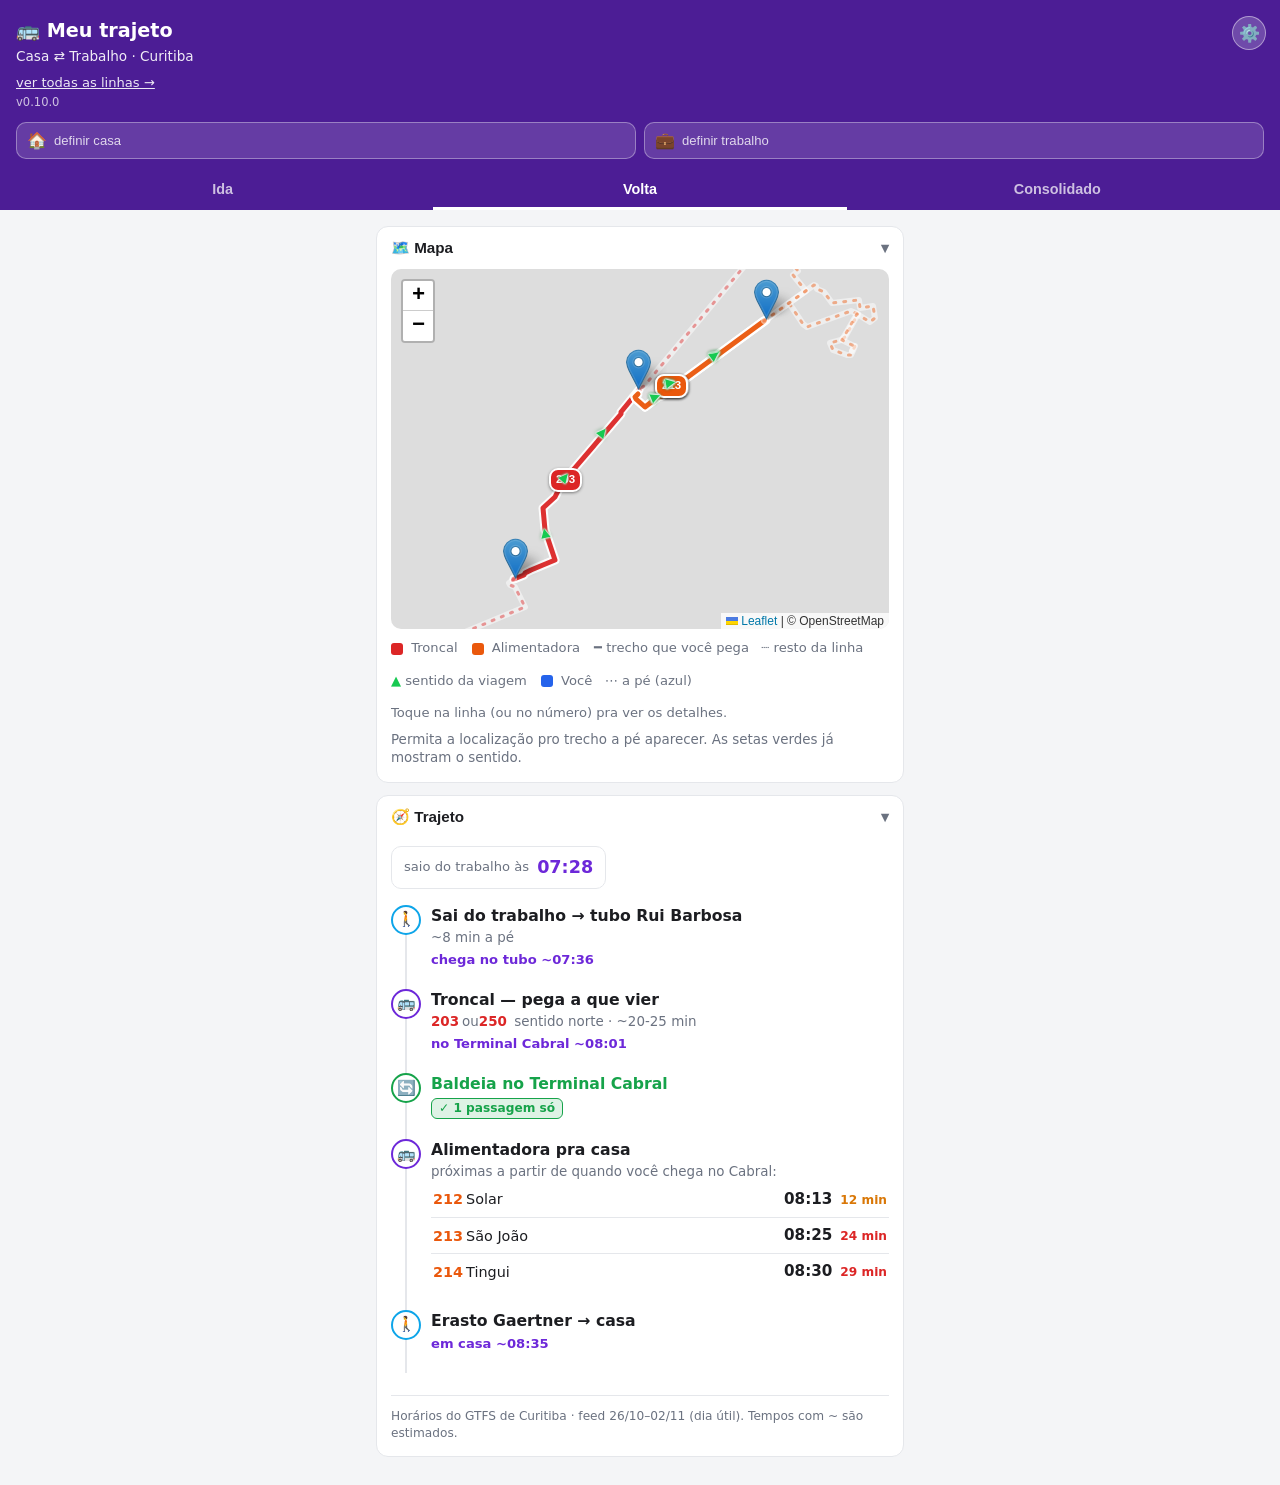
==== commit 72530fcf: "v0.10.0 — setas de sentido (verde) + trecho a pé (azul) - Setas verdes sobre o trecho usado mostram " ====
--- a/index.html
+++ b/index.html
@@ -14,7 +14,7 @@
   <h1>🚌 Meu trajeto</h1>
   <div class="sub">Casa ⇄ Trabalho · Curitiba</div>
   <a class="linkLinhas" href="linhas.html">ver todas as linhas →</a>
-  <div class="ver">v0.9.0</div>
+  <div class="ver">v0.10.0</div>
 
   <div class="locbar" id="locbar">
     <button class="locchip" id="chipCasa"><span class="ic">🏠</span><span class="txt">definir casa</span></button>
@@ -38,7 +38,8 @@
         <span><i class="sw" style="background:var(--tronco)"></i> Troncal</span>
         <span><i class="sw" style="background:var(--alim)"></i> Alimentadora</span>
         <span>━ trecho que você pega &nbsp; ┈ resto da linha</span>
-        <span><i class="sw" style="background:#2563eb"></i> Você</span>
+        <span><b style="color:#17c951">▲</b> sentido da viagem</span>
+        <span><i class="sw" style="background:#2563eb"></i> Você &nbsp; ⋯ a pé (azul)</span>
         <span>Toque na linha (ou no número) pra ver os detalhes.</span>
       </div>
       <p class="detalhe" id="mapaStatus" style="margin-top:8px">Carregando mapa…</p>
@@ -161,6 +162,11 @@
 <div class="overlay" id="ovCl">
   <div class="folha cl">
     <h2>O que mudou?</h2>
+    <h3>v0.10.0</h3>
+    <ul>
+      <li><b>Setas verdes</b> no traçado mostram o <b>sentido da viagem</b> — e invertem quando você troca de aba (Ida desce o mapa, Volta sobe).</li>
+      <li><b>Trecho a pé em azul</b> (bolinhas) ligando a sua localização atual até o ponto de embarque, com o tempo estimado (~5,5 km/h).</li>
+    </ul>
     <h3>v0.9.0</h3>
     <ul>
       <li>Layout novo: o <b>mapa</b> virou faixa de cima (nas duas abas) e o <b>trajeto</b> a de baixo — as duas recolhem feito gaveta.</li>
--- a/css/estilo.css
+++ b/css/estilo.css
@@ -137,6 +137,11 @@
 /* ---- aba Mapa ---- */
 #map{height:360px;border-radius:10px;z-index:0}
 .pinoLoc{font-size:1.5rem;line-height:1;filter:drop-shadow(0 1px 2px rgba(0,0,0,.55))}
+.seta-wrap,.ape-wrap{background:none;border:none}
+.setaDir{display:inline-block;color:#17c951;font-size:16px;line-height:1;font-weight:900;transform-origin:center;
+  text-shadow:0 0 2px #fff,0 0 2px #fff,0 0 3px #fff,0 0 4px #0a7a2f}
+.apeLab{display:inline-block;background:#2563eb;color:#fff;font-size:.66rem;font-weight:700;white-space:nowrap;
+  padding:1px 6px;border-radius:9px;border:2px solid #fff;box-shadow:0 1px 3px rgba(0,0,0,.4)}
 .legenda{display:flex;gap:14px;flex-wrap:wrap;margin-top:10px;font-size:.82rem;color:var(--suave)}
 .legenda .sw{display:inline-block;width:12px;height:12px;border-radius:3px;margin-right:4px;vertical-align:middle}
 .leaflet-popup-content{font-size:.85rem}
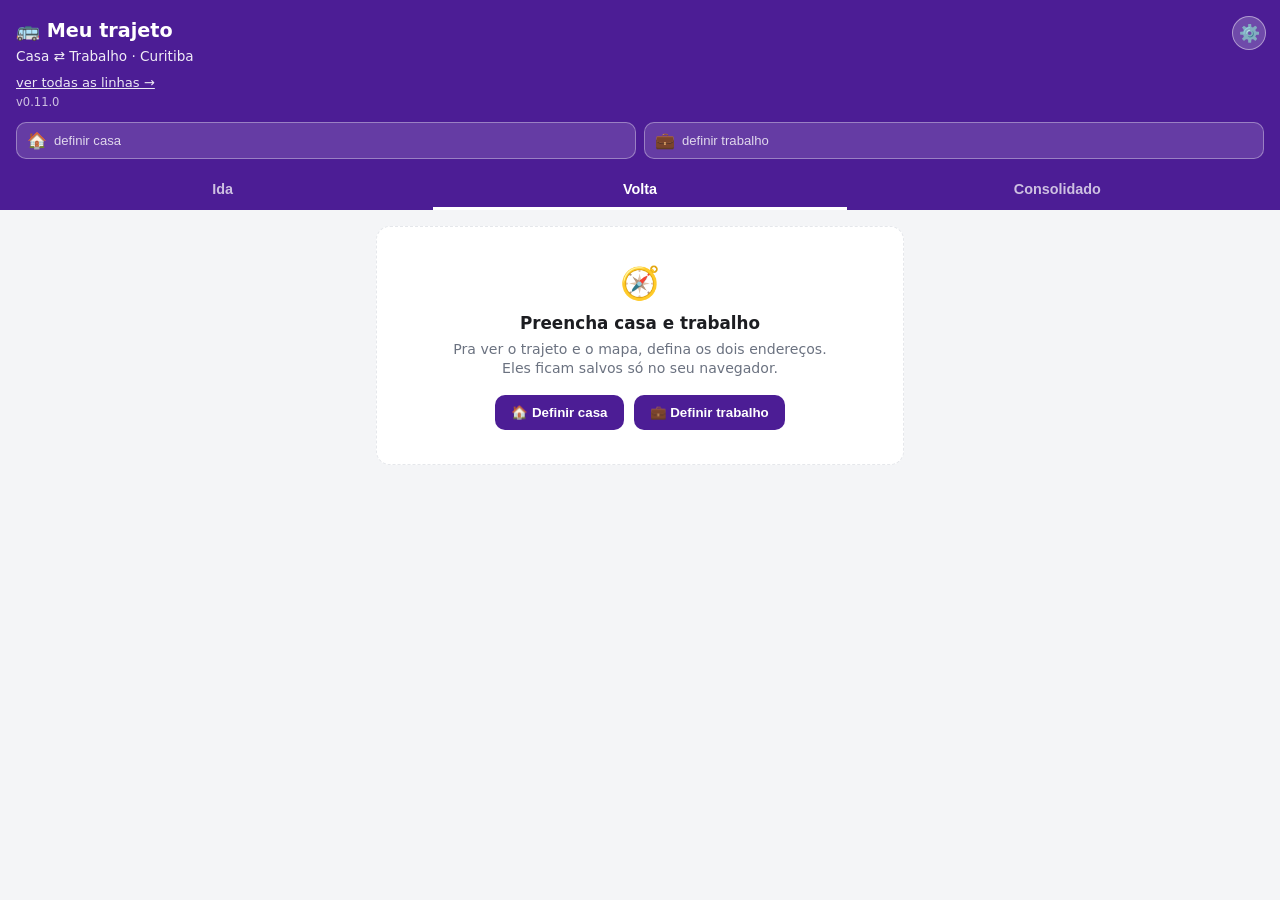
==== commit 70ab90b9: "v0.11.0 — gate casa/trabalho, header fixo, mapa Redux travado, a pé 5 km/h - Trajeto e mapa só apare" ====
--- a/index.html
+++ b/index.html
@@ -14,7 +14,7 @@
   <h1>🚌 Meu trajeto</h1>
   <div class="sub">Casa ⇄ Trabalho · Curitiba</div>
   <a class="linkLinhas" href="linhas.html">ver todas as linhas →</a>
-  <div class="ver">v0.10.0</div>
+  <div class="ver">v0.11.0</div>
 
   <div class="locbar" id="locbar">
     <button class="locchip" id="chipCasa"><span class="ic">🏠</span><span class="txt">definir casa</span></button>
@@ -29,6 +29,17 @@
 </header>
 
 <main>
+  <!-- GATE: trajeto e mapa só aparecem com casa + trabalho definidos -->
+  <div class="gate" id="gate">
+    <div class="gateIcone">🧭</div>
+    <h2 class="gateTit">Preencha casa e trabalho</h2>
+    <p class="gateMsg">Pra ver o trajeto e o mapa, defina os dois endereços. Eles ficam salvos só no seu navegador.</p>
+    <div class="gateBtns">
+      <button class="gateBtn" id="gateCasa">🏠 Definir casa</button>
+      <button class="gateBtn" id="gateTrab">💼 Definir trabalho</button>
+    </div>
+  </div>
+
   <!-- FAIXA MAPA (compartilhada entre Ida e Volta) -->
   <section class="faixa" id="faixaMapa">
     <button class="faixaCab" aria-label="recolher mapa"><span>🗺️ Mapa</span><span class="chev">▾</span></button>
@@ -162,6 +173,13 @@
 <div class="overlay" id="ovCl">
   <div class="folha cl">
     <h2>O que mudou?</h2>
+    <h3>v0.11.0</h3>
+    <ul>
+      <li>O <b>trajeto e o mapa</b> só aparecem depois de você definir <b>Casa</b> e <b>Trabalho</b> — antes disso, um aviso pedindo pra preencher.</li>
+      <li><b>Header fixo</b>: as abas e os botões de Casa/Trabalho ficam grudados no topo ao rolar.</li>
+      <li><b>Mapa simplificado</b> (menos poluído) e <b>travado</b>, centralizado no traçado.</li>
+      <li>Trecho a pé recalculado a <b>5 km/h</b> (uma andada rápida).</li>
+    </ul>
     <h3>v0.10.0</h3>
     <ul>
       <li><b>Setas verdes</b> no traçado mostram o <b>sentido da viagem</b> — e invertem quando você troca de aba (Ida desce o mapa, Volta sobe).</li>
--- a/css/estilo.css
+++ b/css/estilo.css
@@ -15,7 +15,7 @@
 *{box-sizing:border-box;margin:0;padding:0}
 body{font-family:system-ui,-apple-system,"Segoe UI",Roboto,sans-serif;
      background:var(--bg);color:var(--texto);line-height:1.4}
-header{background:var(--marca);color:#fff;padding:18px 16px 0;position:relative}
+header{background:var(--marca);color:#fff;padding:18px 16px 0;position:sticky;top:0;z-index:30}
 header h1{font-size:1.2rem}
 header .sub{opacity:.92;font-size:.85rem;margin-top:2px}
 header .ver{opacity:.72;font-size:.72rem;margin-top:1px}
@@ -40,6 +40,18 @@
 main{padding:16px;max-width:560px;margin:0 auto}
 .aba-conteudo{display:none}
 .aba-conteudo.on{display:block}
+
+/* gate: trajeto/mapa só com casa+trabalho definidos */
+.oculto{display:none !important}
+.gate{display:none;text-align:center;padding:34px 18px;border:1px dashed var(--borda);
+  border-radius:14px;background:var(--card);margin-bottom:12px}
+.gate.on{display:block}
+.gateIcone{font-size:2rem}
+.gateTit{font-size:1.05rem;margin:6px 0 4px}
+.gateMsg{color:var(--suave);font-size:.88rem;max-width:380px;margin:0 auto}
+.gateBtns{display:flex;gap:10px;justify-content:center;margin-top:16px;flex-wrap:wrap}
+.gateBtn{background:var(--marca);color:#fff;border:none;border-radius:10px;
+  padding:10px 16px;font-weight:600;cursor:pointer}
 
 /* faixas recolhíveis (gaveta): mapa em cima, trajeto embaixo */
 .faixa{background:var(--card);border:1px solid var(--borda);border-radius:12px;margin-bottom:12px;overflow:hidden}
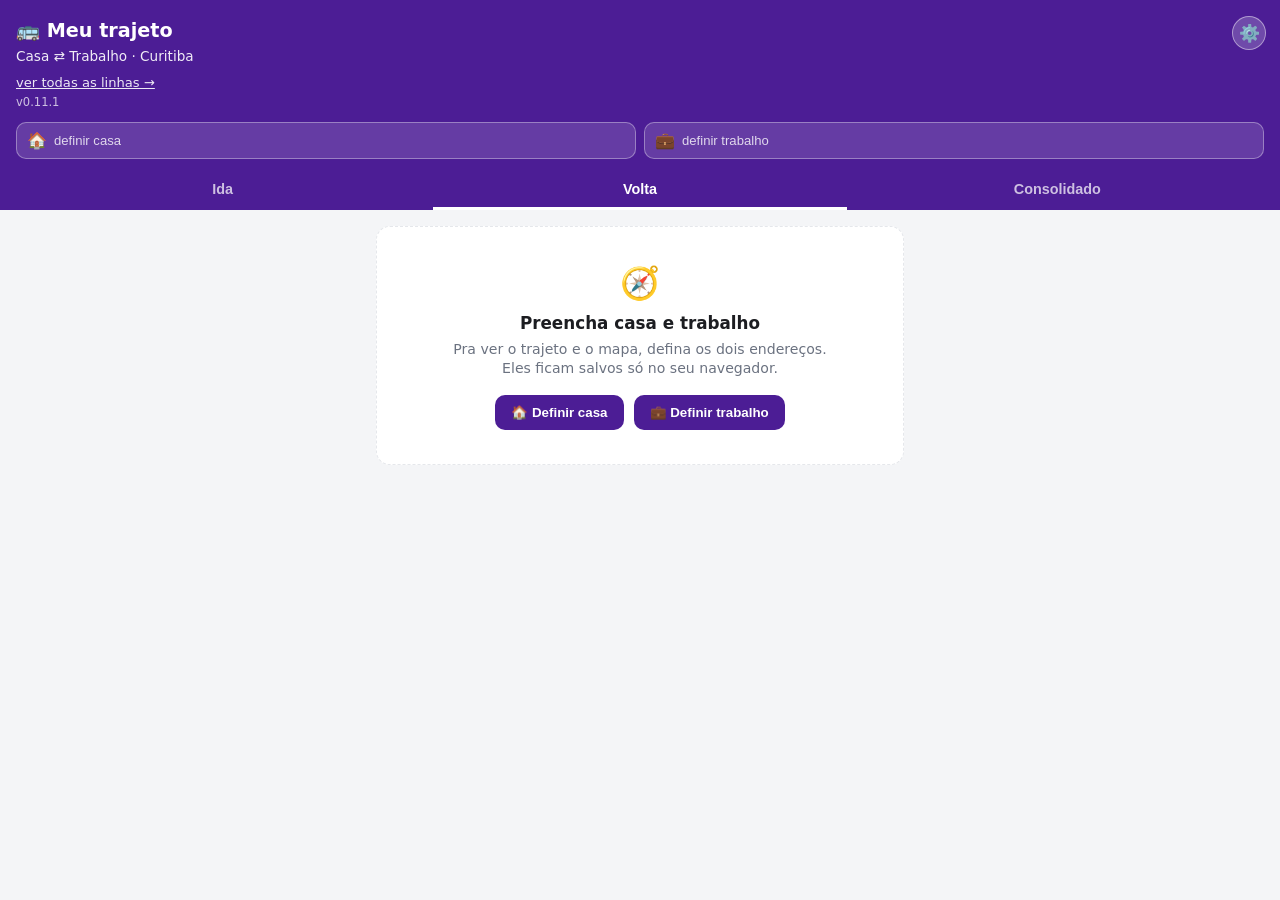
==== commit 8c556d47: "v0.11.1 — mapa de volta pro OpenStreetMap (CARTO exige chave) O basemap do CartoDB (light_all) passo" ====
--- a/index.html
+++ b/index.html
@@ -14,7 +14,7 @@
   <h1>🚌 Meu trajeto</h1>
   <div class="sub">Casa ⇄ Trabalho · Curitiba</div>
   <a class="linkLinhas" href="linhas.html">ver todas as linhas →</a>
-  <div class="ver">v0.11.0</div>
+  <div class="ver">v0.11.1</div>
 
   <div class="locbar" id="locbar">
     <button class="locchip" id="chipCasa"><span class="ic">🏠</span><span class="txt">definir casa</span></button>
@@ -173,6 +173,10 @@
 <div class="overlay" id="ovCl">
   <div class="folha cl">
     <h2>O que mudou?</h2>
+    <h3>v0.11.1</h3>
+    <ul>
+      <li>Mapa de volta pro <b>OpenStreetMap</b> (o basemap claro do CARTO passou a exigir chave e aparecia "API KEY REQUIRED") e <b>interativo</b> de novo.</li>
+    </ul>
     <h3>v0.11.0</h3>
     <ul>
       <li>O <b>trajeto e o mapa</b> só aparecem depois de você definir <b>Casa</b> e <b>Trabalho</b> — antes disso, um aviso pedindo pra preencher.</li>
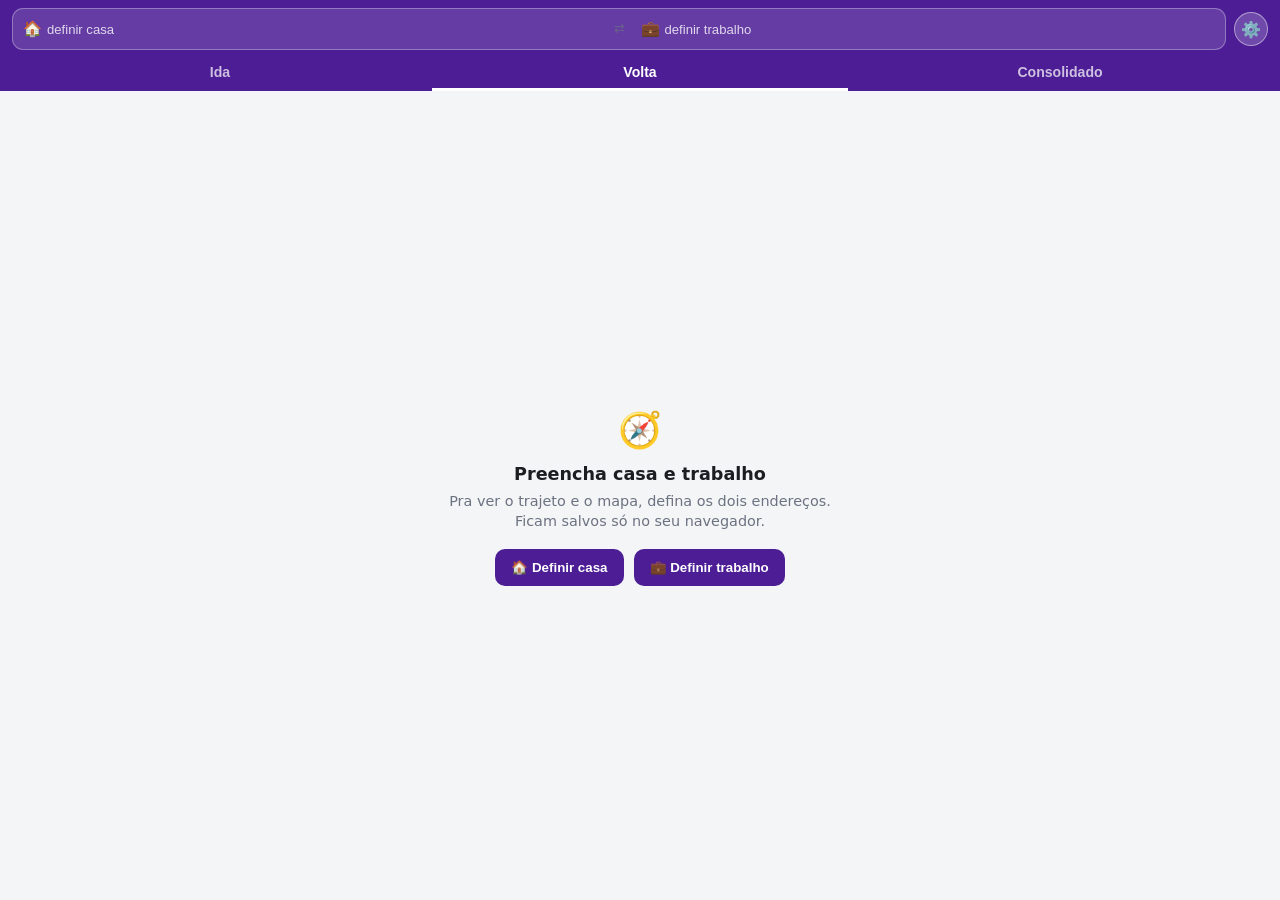
==== commit dc0df2b8: "v0.12.0 — layout estilo Maps + busca de endereço com mais precisão - Topo virou uma faixinha compact" ====
--- a/index.html
+++ b/index.html
@@ -2,7 +2,7 @@
 <html lang="pt-BR">
 <head>
 <meta charset="utf-8">
-<meta name="viewport" content="width=device-width, initial-scale=1">
+<meta name="viewport" content="width=device-width, initial-scale=1, viewport-fit=cover">
 <title>Ônibus Curitiba — meu trajeto</title>
 <link rel="stylesheet" href="css/estilo.css">
 <link rel="stylesheet" href="libs/leaflet/leaflet.css">
@@ -10,17 +10,14 @@
 </head>
 <body>
 <header>
-  <button class="engren" id="btnConfig" aria-label="config">⚙️</button>
-  <h1>🚌 Meu trajeto</h1>
-  <div class="sub">Casa ⇄ Trabalho · Curitiba</div>
-  <a class="linkLinhas" href="linhas.html">ver todas as linhas →</a>
-  <div class="ver">v0.11.1</div>
-
-  <div class="locbar" id="locbar">
-    <button class="locchip" id="chipCasa"><span class="ic">🏠</span><span class="txt">definir casa</span></button>
-    <button class="locchip" id="chipTrab"><span class="ic">💼</span><span class="txt">definir trabalho</span></button>
+  <div class="topoRow">
+    <button class="locPill" id="locPill">
+      <span class="lp" id="pCasa"><span class="ic">🏠</span><span class="txt" id="pillCasa">definir casa</span></span>
+      <span class="seta">⇄</span>
+      <span class="lp" id="pTrab"><span class="ic">💼</span><span class="txt" id="pillTrab">definir trabalho</span></span>
+    </button>
+    <button class="engren" id="btnConfig" aria-label="config">⚙️</button>
   </div>
-
   <div class="abas" id="abas">
     <button data-aba="ida">Ida</button>
     <button data-aba="volta" class="on">Volta</button>
@@ -28,39 +25,30 @@
   </div>
 </header>
 
-<main>
-  <!-- GATE: trajeto e mapa só aparecem com casa + trabalho definidos -->
+<main id="palco">
+  <div id="map"></div>
+
+  <!-- GATE: aparece quando casa/trabalho não definidos -->
   <div class="gate" id="gate">
-    <div class="gateIcone">🧭</div>
-    <h2 class="gateTit">Preencha casa e trabalho</h2>
-    <p class="gateMsg">Pra ver o trajeto e o mapa, defina os dois endereços. Eles ficam salvos só no seu navegador.</p>
-    <div class="gateBtns">
-      <button class="gateBtn" id="gateCasa">🏠 Definir casa</button>
-      <button class="gateBtn" id="gateTrab">💼 Definir trabalho</button>
+    <div class="gateCard">
+      <div class="gateIcone">🧭</div>
+      <h2 class="gateTit">Preencha casa e trabalho</h2>
+      <p class="gateMsg">Pra ver o trajeto e o mapa, defina os dois endereços. Ficam salvos só no seu navegador.</p>
+      <div class="gateBtns">
+        <button class="gateBtn" id="gateCasa">🏠 Definir casa</button>
+        <button class="gateBtn" id="gateTrab">💼 Definir trabalho</button>
+      </div>
     </div>
   </div>
 
-  <!-- FAIXA MAPA (compartilhada entre Ida e Volta) -->
-  <section class="faixa" id="faixaMapa">
-    <button class="faixaCab" aria-label="recolher mapa"><span>🗺️ Mapa</span><span class="chev">▾</span></button>
-    <div class="faixaCorpo">
-      <div id="map"></div>
-      <div class="legenda">
-        <span><i class="sw" style="background:var(--tronco)"></i> Troncal</span>
-        <span><i class="sw" style="background:var(--alim)"></i> Alimentadora</span>
-        <span>━ trecho que você pega &nbsp; ┈ resto da linha</span>
-        <span><b style="color:#17c951">▲</b> sentido da viagem</span>
-        <span><i class="sw" style="background:#2563eb"></i> Você &nbsp; ⋯ a pé (azul)</span>
-        <span>Toque na linha (ou no número) pra ver os detalhes.</span>
-      </div>
-      <p class="detalhe" id="mapaStatus" style="margin-top:8px">Carregando mapa…</p>
-    </div>
-  </section>
-
-  <!-- FAIXA TRAJETO (muda por aba) -->
-  <section class="faixa" id="faixaTrajeto">
-    <button class="faixaCab" aria-label="recolher trajeto"><span>🧭 Trajeto</span><span class="chev">▾</span></button>
-    <div class="faixaCorpo">
+  <!-- TRAJETO: painel deslizante (estilo Maps) -->
+  <section class="sheet" id="sheet">
+    <button class="sheetHandle" id="sheetHandle">
+      <span class="puxador"></span>
+      <span class="sheetResumo" id="sheetResumo">Trajeto</span>
+      <span class="chev" id="sheetChev">▴</span>
+    </button>
+    <div class="sheetCorpo" id="sheetCorpo">
 
       <!-- VOLTA -->
       <div class="aba-conteudo on" id="aba-volta">
@@ -68,7 +56,6 @@
           <span class="lab">saio do trabalho às</span>
           <span class="val" id="valHora">--:--</span>
         </div>
-
         <div class="passo andar" style="margin-top:14px">
           <div class="bolha">🚶</div><div class="titulo">Sai do trabalho → tubo Rui Barbosa</div>
           <div class="detalhe">~8 min a pé</div>
@@ -117,7 +104,7 @@
         </div>
         <div class="passo andar">
           <div class="bolha">🚶</div><div class="titulo">Rui Barbosa → trabalho</div>
-          <div class="nota">trecho a pé — detalhe vem com o mapa</div>
+          <div class="nota">trecho a pé — detalhe no mapa</div>
         </div>
         <footer>Ida: as duas pernas são "pega a que vier" — embarque em pontos do meio da linha. Ganha horário exato com o tempo real.</footer>
       </div>
@@ -127,8 +114,22 @@
         <div class="vazio">🚧 Consolidado = teu dia inteiro (ida + volta) num resumo, cada trajeto numa cor. Próximo marco.</div>
       </div>
 
+      <div class="sheetRodape">
+        <a class="linkLinhas" href="linhas.html">ver todas as linhas →</a>
+        <span class="ver">v0.12.0</span>
+      </div>
     </div>
   </section>
+
+  <!-- legenda flutuante do mapa -->
+  <button class="legBtn" id="legBtn" aria-label="legenda">?</button>
+  <div class="legendaPop" id="legendaPop">
+    <span><i class="sw" style="background:var(--tronco)"></i> Troncal</span>
+    <span><i class="sw" style="background:var(--alim)"></i> Alimentadora</span>
+    <span>━ trecho que você pega &nbsp; ┈ resto da linha</span>
+    <span><b style="color:#17c951">▲</b> sentido &nbsp; <i class="sw" style="background:#2563eb"></i> você &nbsp; ⋯ a pé</span>
+    <span>Toque na linha pra ver os detalhes.</span>
+  </div>
 </main>
 
 <!-- gaveta: definir casa/trabalho -->
@@ -173,41 +174,21 @@
 <div class="overlay" id="ovCl">
   <div class="folha cl">
     <h2>O que mudou?</h2>
-    <h3>v0.11.1</h3>
+    <h3>v0.12.0</h3>
     <ul>
-      <li>Mapa de volta pro <b>OpenStreetMap</b> (o basemap claro do CARTO passou a exigir chave e aparecia "API KEY REQUIRED") e <b>interativo</b> de novo.</li>
+      <li>Layout <b>estilo Maps</b>: topo virou uma faixinha (Casa ⇄ Trabalho + Ida/Volta) que abre um modal pra editar; o mapa ocupa a tela; o <b>trajeto desliza</b> de baixo.</li>
+      <li>Busca de endereço de Casa/Trabalho com <b>mais precisão</b> (restrita a Curitiba, prioriza o número) e mostra o endereço que achou.</li>
     </ul>
-    <h3>v0.11.0</h3>
+    <h3>v0.11.x</h3>
     <ul>
-      <li>O <b>trajeto e o mapa</b> só aparecem depois de você definir <b>Casa</b> e <b>Trabalho</b> — antes disso, um aviso pedindo pra preencher.</li>
-      <li><b>Header fixo</b>: as abas e os botões de Casa/Trabalho ficam grudados no topo ao rolar.</li>
-      <li><b>Mapa simplificado</b> (menos poluído) e <b>travado</b>, centralizado no traçado.</li>
-      <li>Trecho a pé recalculado a <b>5 km/h</b> (uma andada rápida).</li>
+      <li>Gate (trajeto só com casa+trabalho), header fixo, a pé a 5 km/h; mapa de volta pro OpenStreetMap.</li>
     </ul>
-    <h3>v0.10.0</h3>
+    <h3>v0.10 / v0.9</h3>
     <ul>
-      <li><b>Setas verdes</b> no traçado mostram o <b>sentido da viagem</b> — e invertem quando você troca de aba (Ida desce o mapa, Volta sobe).</li>
-      <li><b>Trecho a pé em azul</b> (bolinhas) ligando a sua localização atual até o ponto de embarque, com o tempo estimado (~5,5 km/h).</li>
+      <li>Setas de sentido (verde) + trecho a pé (azul); mapa e trajeto em faixas; Casa/Trabalho salvos no navegador.</li>
     </ul>
-    <h3>v0.9.0</h3>
-    <ul>
-      <li>Layout novo: o <b>mapa</b> virou faixa de cima (nas duas abas) e o <b>trajeto</b> a de baixo — as duas recolhem feito gaveta.</li>
-      <li>Topo com <b>Casa</b> e <b>Trabalho</b>: começa vazio, você preenche, e fica salvo no navegador. O endereço vira um pino no mapa.</li>
-    </ul>
-    <h3>v0.8.0</h3>
-    <ul>
-      <li>Mapa com mais contraste (contorno branco + pino com o número da linha) e gaveta com os detalhes ao tocar na linha.</li>
-    </ul>
-    <h3>v0.7.0</h3>
-    <ul>
-      <li>Mapa: traçado segue as ruas (não corta quarteirões); trecho usado em linha cheia, resto pontilhado. Casa corrigida pro Bacacheri.</li>
-    </ul>
-    <h3>v0.6.0 / v0.5.0</h3>
-    <ul>
-      <li>Aba Mapa; Volta calculada a partir de "saio do trabalho às"; seletor de hora no mouse; São João (213) no lugar do Colina Verde.</li>
-    </ul>
-    <h3>v0.4.0 e antes</h3>
-    <ul><li>Virada da fiação (horários em JSON); 3 abas; tema roxo meia-noite; busca das 309 linhas + extrator Python.</li></ul>
+    <h3>v0.8 e antes</h3>
+    <ul><li>Contraste do mapa + gaveta da linha; traçado seguindo as ruas; virada da fiação (horários em JSON); busca das 309 linhas.</li></ul>
     <button class="ok" id="okCl">Fechar</button>
   </div>
 </div>
--- a/css/estilo.css
+++ b/css/estilo.css
@@ -14,56 +14,76 @@
 }
 *{box-sizing:border-box;margin:0;padding:0}
 body{font-family:system-ui,-apple-system,"Segoe UI",Roboto,sans-serif;
-     background:var(--bg);color:var(--texto);line-height:1.4}
-header{background:var(--marca);color:#fff;padding:18px 16px 0;position:sticky;top:0;z-index:30}
-header h1{font-size:1.2rem}
-header .sub{opacity:.92;font-size:.85rem;margin-top:2px}
-header .ver{opacity:.72;font-size:.72rem;margin-top:1px}
-.engren{position:absolute;top:16px;right:14px;background:rgba(255,255,255,.2);
-  border:1px solid rgba(255,255,255,.45);color:#fff;width:34px;height:34px;border-radius:50%;
-  font-size:17px;cursor:pointer;display:flex;align-items:center;justify-content:center}
-.linkLinhas{display:inline-block;margin-top:8px;color:#fff;opacity:.9;font-size:.82rem;text-decoration:underline}
-
-.locbar{display:flex;gap:8px;margin-top:12px}
-.locchip{flex:1;display:flex;align-items:center;gap:7px;background:rgba(255,255,255,.14);
-  border:1px solid rgba(255,255,255,.35);color:#fff;border-radius:10px;padding:8px 10px;
-  cursor:pointer;font-size:.82rem;text-align:left;overflow:hidden;min-width:0}
-.locchip .ic{font-size:1rem;flex:none}
-.locchip .txt{white-space:nowrap;overflow:hidden;text-overflow:ellipsis;opacity:.8}
-.locchip.set .txt{opacity:1;font-weight:600}
-
-.abas{display:flex;gap:4px;margin-top:12px}
-.abas button{flex:1;padding:10px 4px;border:none;background:transparent;color:rgba(255,255,255,.72);
-  font-size:.9rem;font-weight:600;cursor:pointer;border-bottom:3px solid transparent}
+     background:var(--bg);color:var(--texto);line-height:1.4;
+     display:flex;flex-direction:column;height:100dvh;overflow:hidden}
+/* ---- topo compacto (faixinha) ---- */
+header{flex:none;background:var(--marca);color:#fff;padding:8px 12px 0;z-index:30}
+.topoRow{display:flex;align-items:center;gap:8px}
+.locPill{flex:1;display:flex;align-items:center;gap:6px;min-width:0;
+  background:rgba(255,255,255,.14);border:1px solid rgba(255,255,255,.3);
+  border-radius:11px;padding:7px 10px;color:#fff;cursor:pointer}
+.locPill .lp{display:flex;align-items:center;gap:5px;min-width:0;flex:1}
+.locPill .ic{flex:none;font-size:.95rem}
+.locPill .txt{white-space:nowrap;overflow:hidden;text-overflow:ellipsis;font-size:.82rem;opacity:.8}
+.locPill .lp.set .txt{opacity:1;font-weight:600}
+.locPill .seta{flex:none;opacity:.7;font-size:.8rem}
+.engren{flex:none;background:rgba(255,255,255,.2);border:1px solid rgba(255,255,255,.45);
+  color:#fff;width:34px;height:34px;border-radius:50%;font-size:16px;cursor:pointer;
+  display:flex;align-items:center;justify-content:center}
+.abas{display:flex;gap:4px;margin-top:6px}
+.abas button{flex:1;padding:8px 4px;border:none;background:transparent;color:rgba(255,255,255,.72);
+  font-size:.88rem;font-weight:600;cursor:pointer;border-bottom:3px solid transparent}
 .abas button.on{color:#fff;border-bottom-color:#fff}
 
-main{padding:16px;max-width:560px;margin:0 auto}
+/* ---- palco: mapa grande + gate + trajeto deslizante ---- */
+#palco{flex:1;position:relative;min-height:0}
+#map{position:absolute;inset:0;z-index:0}
+.oculto{display:none !important}
 .aba-conteudo{display:none}
 .aba-conteudo.on{display:block}
-
-/* gate: trajeto/mapa só com casa+trabalho definidos */
-.oculto{display:none !important}
-.gate{display:none;text-align:center;padding:34px 18px;border:1px dashed var(--borda);
-  border-radius:14px;background:var(--card);margin-bottom:12px}
-.gate.on{display:block}
-.gateIcone{font-size:2rem}
-.gateTit{font-size:1.05rem;margin:6px 0 4px}
-.gateMsg{color:var(--suave);font-size:.88rem;max-width:380px;margin:0 auto}
-.gateBtns{display:flex;gap:10px;justify-content:center;margin-top:16px;flex-wrap:wrap}
-.gateBtn{background:var(--marca);color:#fff;border:none;border-radius:10px;
-  padding:10px 16px;font-weight:600;cursor:pointer}
-
-/* faixas recolhíveis (gaveta): mapa em cima, trajeto embaixo */
-.faixa{background:var(--card);border:1px solid var(--borda);border-radius:12px;margin-bottom:12px;overflow:hidden}
-.faixaCab{width:100%;display:flex;align-items:center;justify-content:space-between;
-  background:transparent;border:none;color:var(--texto);font-size:.95rem;font-weight:700;
-  padding:12px 14px;cursor:pointer}
-.faixaCab .chev{transition:transform .2s;color:var(--suave)}
-.faixa.recolhida .chev{transform:rotate(-90deg)}
-.faixaCorpo{padding:0 14px 14px}
-.faixa.recolhida .faixaCorpo{display:none}
 .vazio{color:var(--suave);font-size:.9rem;text-align:center;padding:30px 10px;
   border:1px dashed var(--borda);border-radius:12px}
+
+/* gate sobre o mapa */
+.gate{position:absolute;inset:0;z-index:25;display:none;align-items:center;justify-content:center;
+  padding:18px;background:var(--bg)}
+.gate.on{display:flex}
+.gateCard{text-align:center;max-width:420px}
+.gateIcone{font-size:2.2rem}
+.gateTit{font-size:1.1rem;margin:8px 0 4px}
+.gateMsg{color:var(--suave);font-size:.9rem;margin:0 auto}
+.gateBtns{display:flex;gap:10px;justify-content:center;margin-top:18px;flex-wrap:wrap}
+.gateBtn{background:var(--marca);color:#fff;border:none;border-radius:10px;
+  padding:11px 16px;font-weight:600;cursor:pointer}
+
+/* trajeto deslizante (bottom sheet estilo Maps) */
+.sheet{position:absolute;left:0;right:0;bottom:0;z-index:20;background:var(--card);
+  border-radius:16px 16px 0 0;box-shadow:0 -4px 22px rgba(0,0,0,.28);
+  display:flex;flex-direction:column;max-height:84%}
+.sheetHandle{flex:none;display:flex;align-items:center;gap:10px;width:100%;
+  background:transparent;border:none;color:var(--texto);cursor:pointer;
+  padding:14px 16px 10px;position:relative}
+.sheetHandle .puxador{position:absolute;top:6px;left:50%;transform:translateX(-50%);
+  width:40px;height:4px;border-radius:2px;background:var(--borda);margin:0}
+.sheetResumo{flex:1;text-align:left;font-weight:700;font-size:.95rem;
+  white-space:nowrap;overflow:hidden;text-overflow:ellipsis}
+.sheetHandle .chev{color:var(--suave);transition:transform .2s}
+.sheet.aberta .sheetHandle .chev{transform:rotate(180deg)}
+.sheetCorpo{overflow-y:auto;padding:0 16px;max-height:0;transition:max-height .25s ease}
+.sheet.aberta .sheetCorpo{max-height:72vh;padding:4px 16px 18px}
+.sheetRodape{display:flex;justify-content:space-between;align-items:center;
+  margin-top:16px;padding-top:10px;border-top:1px solid var(--borda)}
+.sheetRodape .linkLinhas{color:var(--acento);font-size:.82rem;text-decoration:underline}
+.sheetRodape .ver{color:var(--suave);font-size:.72rem}
+
+/* legenda flutuante do mapa */
+.legBtn{position:absolute;right:10px;bottom:10px;z-index:18;width:30px;height:30px;border-radius:50%;
+  border:1px solid var(--borda);background:var(--card);color:var(--texto);font-weight:700;cursor:pointer}
+.legendaPop{position:absolute;right:10px;bottom:48px;z-index:18;display:none;flex-direction:column;gap:5px;
+  background:var(--card);border:1px solid var(--borda);border-radius:10px;padding:10px 12px;
+  font-size:.78rem;color:var(--suave);max-width:250px;box-shadow:0 2px 12px rgba(0,0,0,.2)}
+.legendaPop.on{display:flex}
+.legendaPop .sw{display:inline-block;width:11px;height:11px;border-radius:3px;margin-right:3px;vertical-align:middle}
 
 .passo{position:relative;padding:0 0 20px 40px}
 .passo:last-child{padding-bottom:0}
@@ -147,7 +167,7 @@
 .linhaItem .id{font-weight:700;color:var(--acento);min-width:48px}
 
 /* ---- aba Mapa ---- */
-#map{height:360px;border-radius:10px;z-index:0}
+.leaflet-container{background:#e9eef2}
 .pinoLoc{font-size:1.5rem;line-height:1;filter:drop-shadow(0 1px 2px rgba(0,0,0,.55))}
 .seta-wrap,.ape-wrap{background:none;border:none}
 .setaDir{display:inline-block;color:#17c951;font-size:16px;line-height:1;font-weight:900;transform-origin:center;
